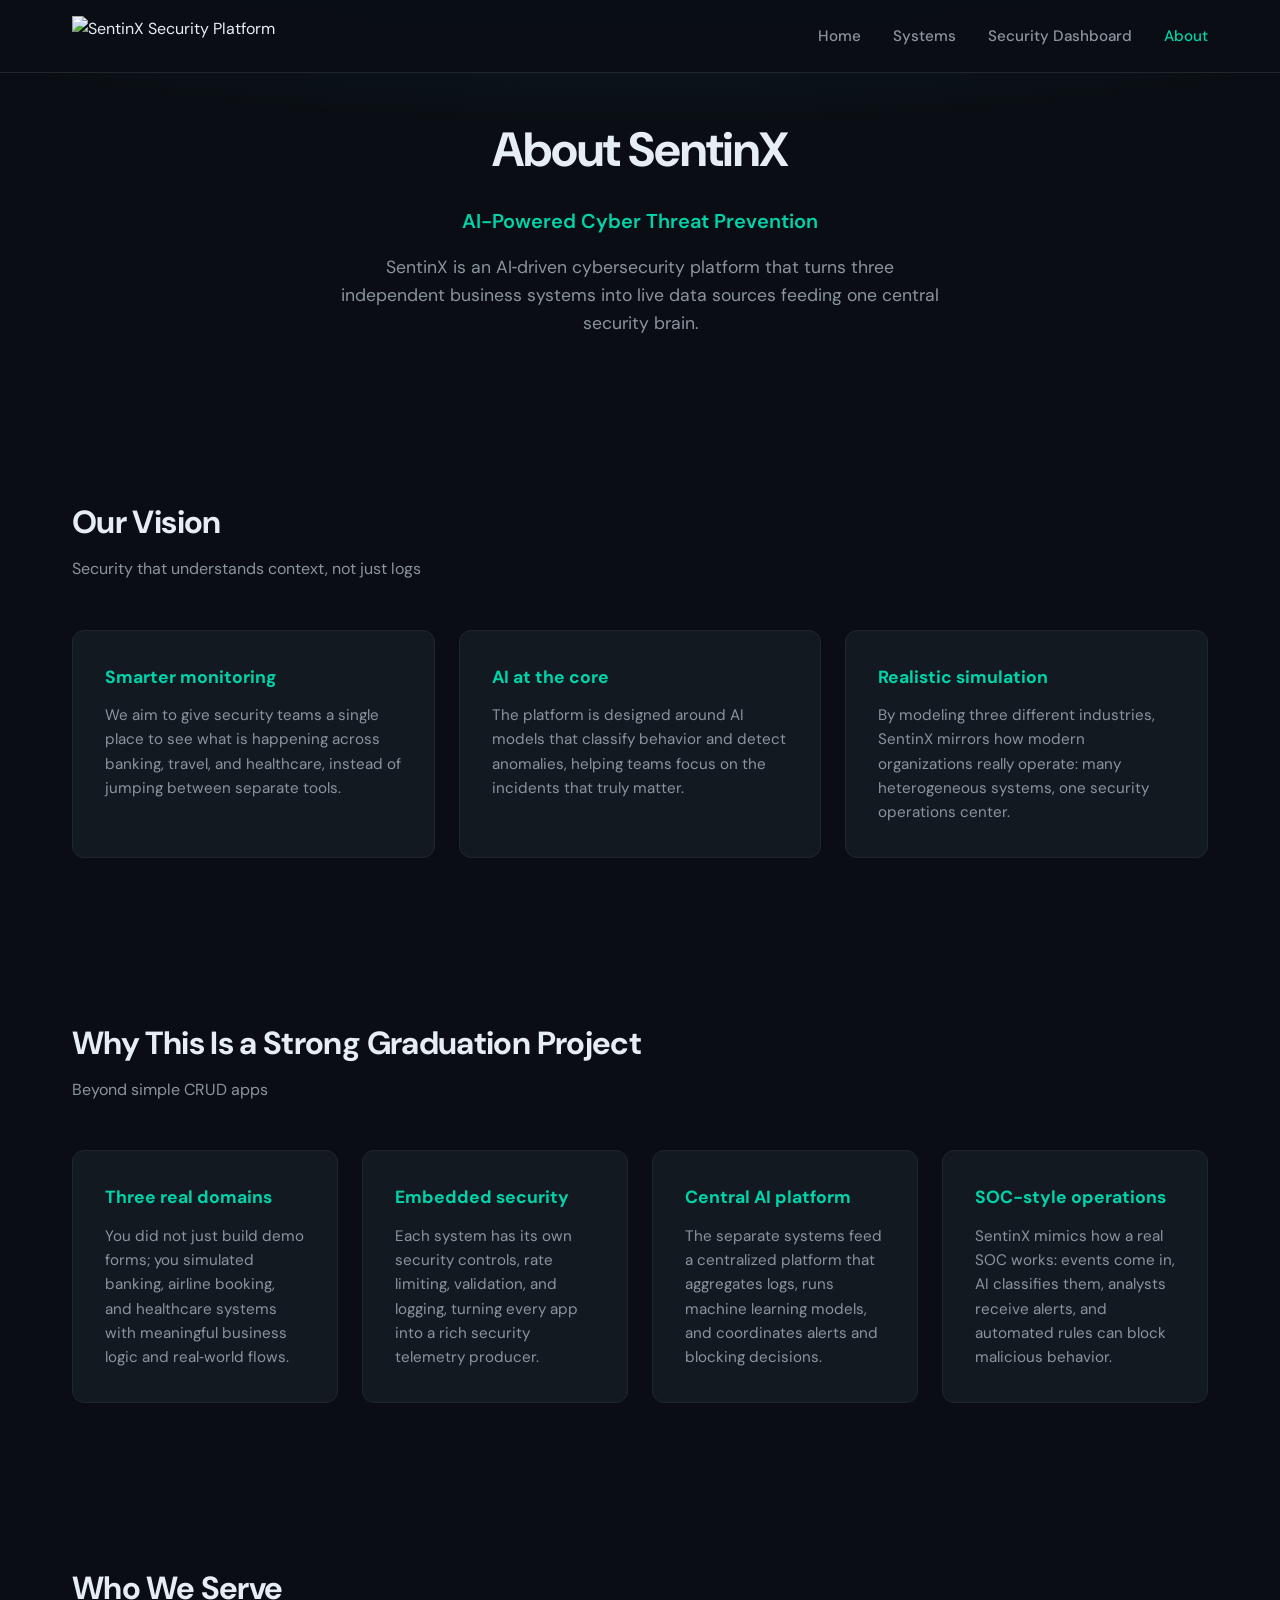
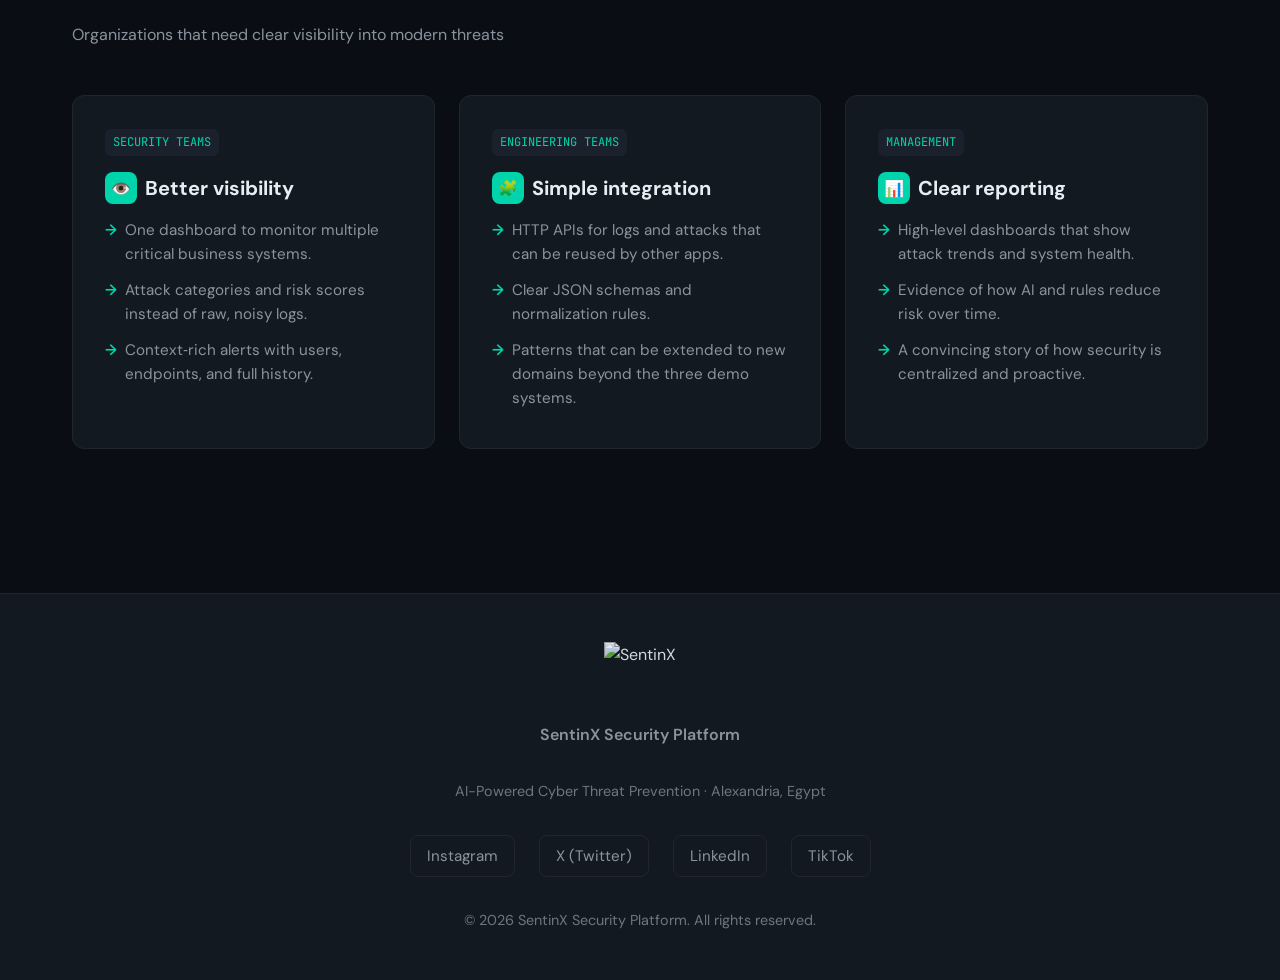
==== about.html @ a7e76e39 "Add files via upload" ====
<!DOCTYPE html>
<html lang="en">
<head>
    <meta charset="UTF-8">
    <meta name="viewport" content="width=device-width, initial-scale=1.0">
    <meta name="description" content="About SentinX Security Platform - AI-powered cyber threat prevention across multiple domains.">
    <title>About | SentinX Security Platform</title>
    <link rel="preconnect" href="https://fonts.googleapis.com">
    <link rel="preconnect" href="https://fonts.gstatic.com" crossorigin>
    <link href="https://fonts.googleapis.com/css2?family=DM+Sans:ital,opsz,wght@0,9..40,300;0,9..40,400;0,9..40,500;0,9..40,600;0,9..40,700&family=JetBrains+Mono:wght@400;500&display=swap" rel="stylesheet">
    <link rel="stylesheet" href="styles.css">
</head>
<body>
    <header>
        <nav>
            <a href="index.html" class="logo-link">
                <img src="logo/white_logo.png" alt="SentinX Security Platform" class="logo-img">
            </a>
            <ul class="nav-links">
                <li><a href="index.html">Home</a></li>
                <li><a href="systems.html">Systems</a></li>
                <li><a href="dashboard.html">Security Dashboard</a></li>
                <li><a href="about.html" class="active">About</a></li>
            </ul>
        </nav>
    </header>

    <main>
        <section class="hero hero--subpage">
            <h1>About SentinX</h1>
            <p class="tagline">AI-Powered Cyber Threat Prevention</p>
            <p>SentinX is an AI‑driven cybersecurity platform that turns three independent business systems into live data sources feeding one central security brain.</p>
        </section>

        <section>
            <h2 class="section-title">Our Vision</h2>
            <p class="section-subtitle">Security that understands context, not just logs</p>

            <div class="why-grid">
                <div class="why-card">
                    <h3>Smarter monitoring</h3>
                    <p>We aim to give security teams a single place to see what is happening across banking, travel, and healthcare, instead of jumping between separate tools.</p>
                </div>
                <div class="why-card">
                    <h3>AI at the core</h3>
                    <p>The platform is designed around AI models that classify behavior and detect anomalies, helping teams focus on the incidents that truly matter.</p>
                </div>
                <div class="why-card">
                    <h3>Realistic simulation</h3>
                    <p>By modeling three different industries, SentinX mirrors how modern organizations really operate: many heterogeneous systems, one security operations center.</p>
                </div>
            </div>
        </section>

        <section>
            <h2 class="section-title">Why This Is a Strong Graduation Project</h2>
            <p class="section-subtitle">Beyond simple CRUD apps</p>

            <div class="why-grid">
                <div class="why-card">
                    <h3>Three real domains</h3>
                    <p>You did not just build demo forms; you simulated banking, airline booking, and healthcare systems with meaningful business logic and real‑world flows.</p>
                </div>
                <div class="why-card">
                    <h3>Embedded security</h3>
                    <p>Each system has its own security controls, rate limiting, validation, and logging, turning every app into a rich security telemetry producer.</p>
                </div>
                <div class="why-card">
                    <h3>Central AI platform</h3>
                    <p>The separate systems feed a centralized platform that aggregates logs, runs machine learning models, and coordinates alerts and blocking decisions.</p>
                </div>
                <div class="why-card">
                    <h3>SOC-style operations</h3>
                    <p>SentinX mimics how a real SOC works: events come in, AI classifies them, analysts receive alerts, and automated rules can block malicious behavior.</p>
                </div>
            </div>
        </section>

        <section>
            <h2 class="section-title">Who We Serve</h2>
            <p class="section-subtitle">Organizations that need clear visibility into modern threats</p>

            <div class="systems-grid">
                <div class="system-card">
                    <span class="badge">SECURITY TEAMS</span>
                    <h3><span class="icon">👁️</span> Better visibility</h3>
                    <ul>
                        <li>One dashboard to monitor multiple critical business systems.</li>
                        <li>Attack categories and risk scores instead of raw, noisy logs.</li>
                        <li>Context‑rich alerts with users, endpoints, and full history.</li>
                    </ul>
                </div>
                <div class="system-card">
                    <span class="badge">ENGINEERING TEAMS</span>
                    <h3><span class="icon">🧩</span> Simple integration</h3>
                    <ul>
                        <li>HTTP APIs for logs and attacks that can be reused by other apps.</li>
                        <li>Clear JSON schemas and normalization rules.</li>
                        <li>Patterns that can be extended to new domains beyond the three demo systems.</li>
                    </ul>
                </div>
                <div class="system-card">
                    <span class="badge">MANAGEMENT</span>
                    <h3><span class="icon">📊</span> Clear reporting</h3>
                    <ul>
                        <li>High‑level dashboards that show attack trends and system health.</li>
                        <li>Evidence of how AI and rules reduce risk over time.</li>
                        <li>A convincing story of how security is centralized and proactive.</li>
                    </ul>
                </div>
            </div>
        </section>
    </main>

    <footer>
        <div class="footer-content">
            <img src="logo/white_logo.png" alt="SentinX" class="footer-logo">
            <p style="color: var(--text-secondary); font-weight: 600;">SentinX Security Platform</p>
            <p style="color: var(--text-muted); font-size: 0.9rem;">AI-Powered Cyber Threat Prevention · Alexandria, Egypt</p>

            <div class="social-links">
                <a href="https://www.instagram.com/sentinx_?igsh=MWtjYTh2NGR0Nnk4Mg==" target="_blank" rel="noopener noreferrer">Instagram</a>
                <a href="https://x.com/sentin_x" target="_blank" rel="noopener noreferrer">X (Twitter)</a>
                <a href="https://www.linkedin.com/company/sentinx-security-platform/" target="_blank" rel="noopener noreferrer">LinkedIn</a>
                <a href="https://www.tiktok.com/@sentinx_?_r=1&_t=ZS-94VnYDdmFZE" target="_blank" rel="noopener noreferrer">TikTok</a>
            </div>

            <p class="footer-copy">© 2026 SentinX Security Platform. All rights reserved.</p>
        </div>
    </footer>
</body>
</html>
---- styles.css ----
:root {
    --bg-dark: #0a0e14;
    --bg-card: #131920;
    --bg-elevated: #1a212c;
    --accent: #00d4aa;
    --accent-dim: #00a88a;
    --text-primary: #e6edf3;
    --text-secondary: #8b949e;
    --text-muted: #6e7681;
    --border: #21262d;
    --danger: #f85149;
    --warning: #d29922;
}

* {
    margin: 0;
    padding: 0;
    box-sizing: border-box;
}

html {
    scroll-behavior: smooth;
}

body {
    font-family: 'DM Sans', -apple-system, BlinkMacSystemFont, sans-serif;
    background: var(--bg-dark);
    color: var(--text-primary);
    line-height: 1.6;
    overflow-x: hidden;
}

/* Header & Nav */
header {
    position: fixed;
    top: 0;
    left: 0;
    right: 0;
    z-index: 100;
    background: rgba(10, 14, 20, 0.9);
    backdrop-filter: blur(12px);
    border-bottom: 1px solid var(--border);
}

nav {
    max-width: 1200px;
    margin: 0 auto;
    padding: 1rem 2rem;
    display: flex;
    align-items: center;
    justify-content: space-between;
}

.logo-link {
    display: flex;
    align-items: center;
    text-decoration: none;
    color: inherit;
}

.logo-img {
    height: 40px;
    width: auto;
}

.nav-links {
    display: flex;
    gap: 2rem;
    list-style: none;
}

.nav-links a {
    color: var(--text-secondary);
    text-decoration: none;
    font-weight: 500;
    font-size: 0.95rem;
    transition: color 0.2s;
}

.nav-links a:hover {
    color: var(--accent);
}

.nav-links a.active {
    color: var(--accent);
}

/* Hero */
.hero {
    min-height: 100vh;
    display: flex;
    flex-direction: column;
    align-items: center;
    justify-content: center;
    text-align: center;
    padding: 6rem 2rem 4rem;
    background: radial-gradient(ellipse 80% 50% at 50% -20%, rgba(0, 212, 170, 0.12), transparent);
}

.hero--subpage {
    min-height: auto;
    padding: 7rem 2rem 3rem;
}

.hero .logo-img {
    height: 80px;
    margin-bottom: 1.5rem;
}

.hero h1 {
    font-size: clamp(2rem, 5vw, 3rem);
    font-weight: 700;
    margin-bottom: 1rem;
    letter-spacing: -0.02em;
}

.hero .tagline {
    font-size: 1.25rem;
    color: var(--accent);
    font-weight: 600;
    margin-bottom: 1rem;
}

.hero p {
    max-width: 600px;
    color: var(--text-secondary);
    font-size: 1.1rem;
    margin-bottom: 2rem;
}

.hero-actions {
    display: flex;
    gap: 1rem;
    flex-wrap: wrap;
    justify-content: center;
}

.btn {
    display: inline-flex;
    align-items: center;
    justify-content: center;
    padding: 0.7rem 1.4rem;
    border-radius: 999px;
    font-size: 0.95rem;
    font-weight: 600;
    border: 1px solid transparent;
    text-decoration: none;
    cursor: pointer;
    transition: background 0.2s, color 0.2s, border-color 0.2s, transform 0.1s;
}

.btn-primary {
    background: var(--accent);
    color: #02040a;
}

.btn-primary:hover {
    background: var(--accent-dim);
    transform: translateY(-1px);
}

.btn-outline {
    background: transparent;
    color: var(--text-primary);
    border-color: var(--border);
}

.btn-outline:hover {
    border-color: var(--accent);
    color: var(--accent);
    transform: translateY(-1px);
}

/* Sections */
section {
    max-width: 1200px;
    margin: 0 auto;
    padding: 5rem 2rem;
}

.section-title {
    font-size: 2rem;
    font-weight: 700;
    margin-bottom: 0.5rem;
    letter-spacing: -0.02em;
}

.section-subtitle {
    color: var(--text-secondary);
    margin-bottom: 3rem;
}

/* Big Picture */
.big-picture {
    background: var(--bg-card);
    border-radius: 16px;
    padding: 3rem;
    margin-bottom: 3rem;
    border: 1px solid var(--border);
}

.big-picture h2 {
    font-size: 1.5rem;
    margin-bottom: 1rem;
    color: var(--accent);
}

.big-picture blockquote {
    font-size: 1.15rem;
    color: var(--text-secondary);
    border-left: 4px solid var(--accent);
    padding-left: 1.5rem;
    margin: 1rem 0;
    font-style: italic;
}

/* System Cards */
.systems-grid {
    display: grid;
    grid-template-columns: repeat(auto-fit, minmax(280px, 1fr));
    gap: 1.5rem;
}

.system-card {
    background: var(--bg-card);
    border: 1px solid var(--border);
    border-radius: 12px;
    padding: 2rem;
    transition: border-color 0.2s, transform 0.2s;
}

.system-card:hover {
    border-color: var(--accent);
    transform: translateY(-2px);
}

.system-card h3 {
    font-size: 1.25rem;
    margin-bottom: 0.5rem;
    display: flex;
    align-items: center;
    gap: 0.5rem;
}

.system-card .icon {
    width: 32px;
    height: 32px;
    background: var(--accent);
    border-radius: 8px;
    display: flex;
    align-items: center;
    justify-content: center;
    font-size: 1rem;
}

.system-card .badge {
    display: inline-block;
    font-size: 0.75rem;
    padding: 0.25rem 0.5rem;
    background: var(--bg-elevated);
    border-radius: 6px;
    color: var(--accent);
    margin-bottom: 1rem;
    font-family: 'JetBrains Mono', monospace;
}

.system-card ul {
    list-style: none;
    color: var(--text-secondary);
    font-size: 0.95rem;
}

.system-card li {
    padding: 0.35rem 0;
    padding-left: 1.25rem;
    position: relative;
}

.system-card li::before {
    content: "→";
    position: absolute;
    left: 0;
    color: var(--accent);
    font-weight: 600;
}

/* Dashboard Section */
.dashboard-section {
    background: linear-gradient(180deg, var(--bg-dark) 0%, var(--bg-card) 100%);
    border-radius: 16px;
    padding: 3rem;
    border: 1px solid var(--border);
}

.dashboard-section h2 {
    font-size: 1.75rem;
    margin-bottom: 1.5rem;
    color: var(--accent);
}

.dashboard-features {
    display: grid;
    grid-template-columns: repeat(auto-fit, minmax(240px, 1fr));
    gap: 1.5rem;
    margin-top: 2rem;
}

.dashboard-feature {
    background: var(--bg-elevated);
    padding: 1.5rem;
    border-radius: 10px;
    border: 1px solid var(--border);
}

.dashboard-feature h4 {
    font-size: 1rem;
    margin-bottom: 0.5rem;
    color: var(--text-primary);
}

.dashboard-feature p {
    font-size: 0.9rem;
    color: var(--text-secondary);
}

/* Why Section */
.why-grid {
    display: grid;
    grid-template-columns: repeat(auto-fit, minmax(260px, 1fr));
    gap: 1.5rem;
}

.why-card {
    background: var(--bg-card);
    border: 1px solid var(--border);
    border-radius: 12px;
    padding: 2rem;
}

.why-card h3 {
    font-size: 1.1rem;
    margin-bottom: 0.75rem;
    color: var(--accent);
}

.why-card p {
    color: var(--text-secondary);
    font-size: 0.95rem;
}

/* Footer */
footer {
    background: var(--bg-card);
    border-top: 1px solid var(--border);
    padding: 3rem 2rem;
    margin-top: 4rem;
}

.footer-content {
    max-width: 1200px;
    margin: 0 auto;
    display: flex;
    flex-direction: column;
    align-items: center;
    gap: 2rem;
    text-align: center;
}

.footer-logo {
    height: 48px;
    opacity: 0.9;
}

.social-links {
    display: flex;
    gap: 1.5rem;
    flex-wrap: wrap;
    justify-content: center;
}

.social-links a {
    display: flex;
    align-items: center;
    gap: 0.5rem;
    color: var(--text-secondary);
    text-decoration: none;
    font-size: 0.95rem;
    padding: 0.5rem 1rem;
    border-radius: 8px;
    border: 1px solid var(--border);
    transition: all 0.2s;
}

.social-links a:hover {
    color: var(--accent);
    border-color: var(--accent);
    background: rgba(0, 212, 170, 0.08);
}

.social-links .icon {
    width: 20px;
    height: 20px;
    display: flex;
    align-items: center;
    justify-content: center;
}

.footer-copy {
    color: var(--text-muted);
    font-size: 0.9rem;
}

@media (max-width: 768px) {
    .nav-links {
        display: none;
    }

    .hero {
        padding: 5rem 1.5rem 3rem;
    }

    section {
        padding: 3rem 1.5rem;
    }

    .big-picture,
    .dashboard-section {
        padding: 2rem;
    }
}
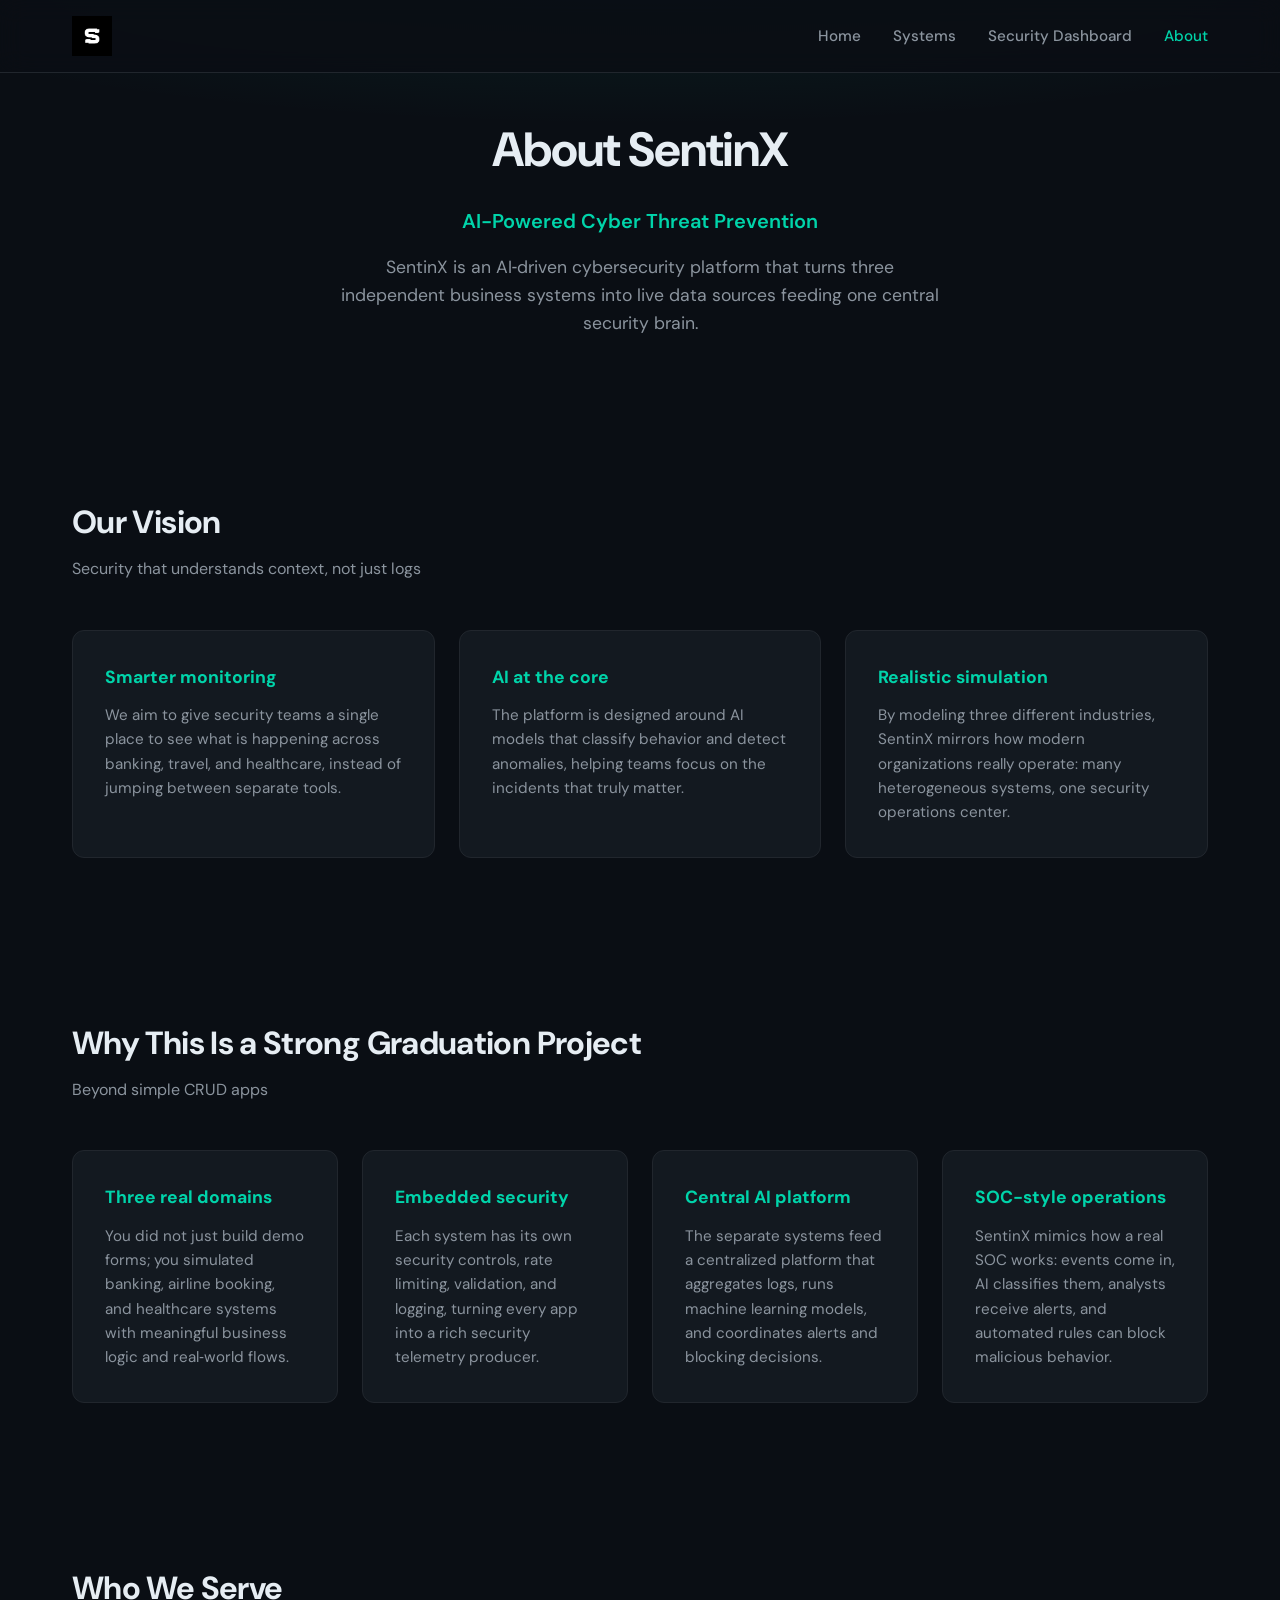
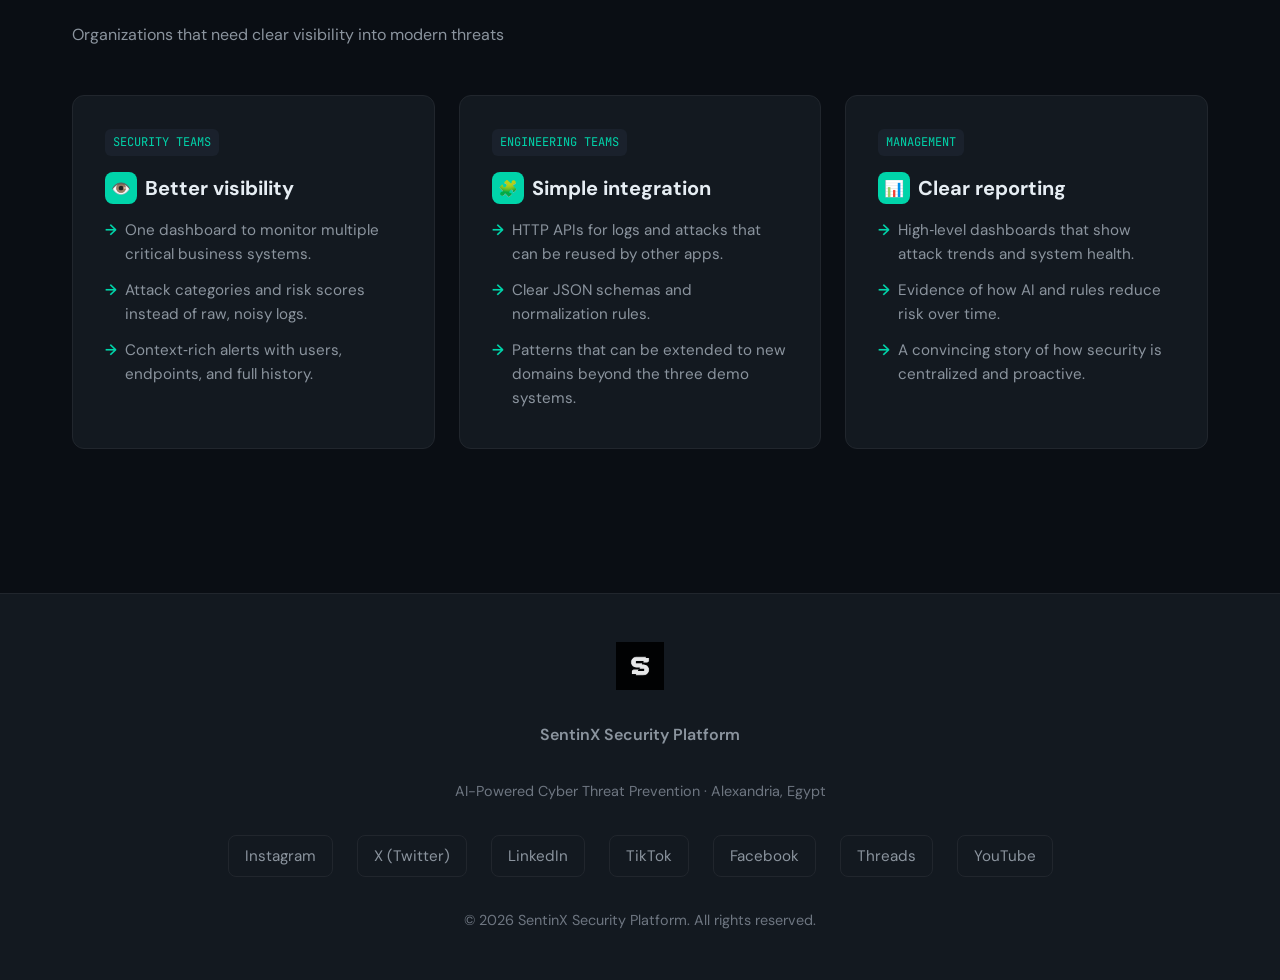
==== commit 4dfae1d7: "Add files via upload" ====
--- a/about.html
+++ b/about.html
@@ -123,6 +123,9 @@
                 <a href="https://x.com/sentin_x" target="_blank" rel="noopener noreferrer">X (Twitter)</a>
                 <a href="https://www.linkedin.com/company/sentinx-security-platform/" target="_blank" rel="noopener noreferrer">LinkedIn</a>
                 <a href="https://www.tiktok.com/@sentinx_?_r=1&_t=ZS-94VnYDdmFZE" target="_blank" rel="noopener noreferrer">TikTok</a>
+                <a href="https://www.facebook.com/share/1HbMeu9Ujn/" target="_blank" rel="noopener noreferrer">Facebook</a>
+                <a href="https://www.threads.com/@sentinx_" target="_blank" rel="noopener noreferrer">Threads</a>
+                <a href="https://youtube.com/@sentinxsecurityplatform?si=x7_LFe5lkn8Zfjtu" target="_blank" rel="noopener noreferrer">YouTube</a>
             </div>
 
             <p class="footer-copy">© 2026 SentinX Security Platform. All rights reserved.</p>
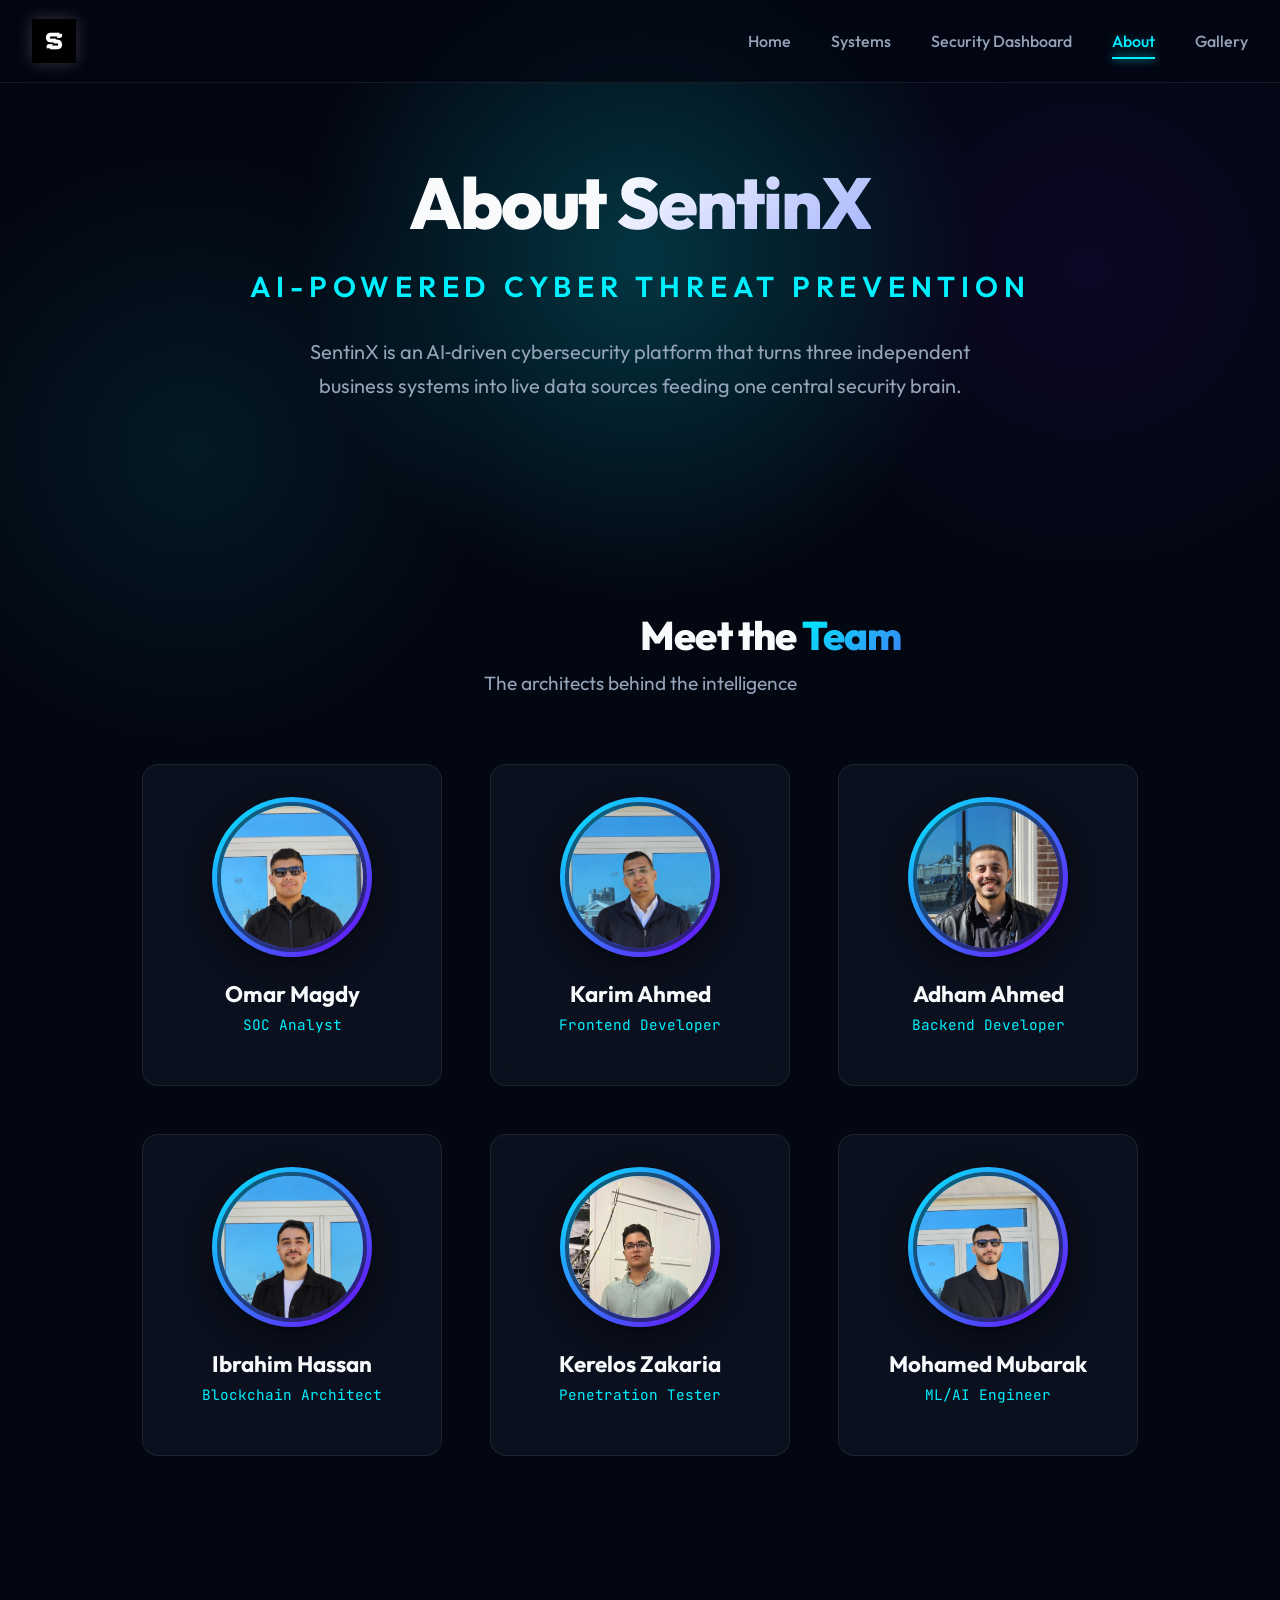
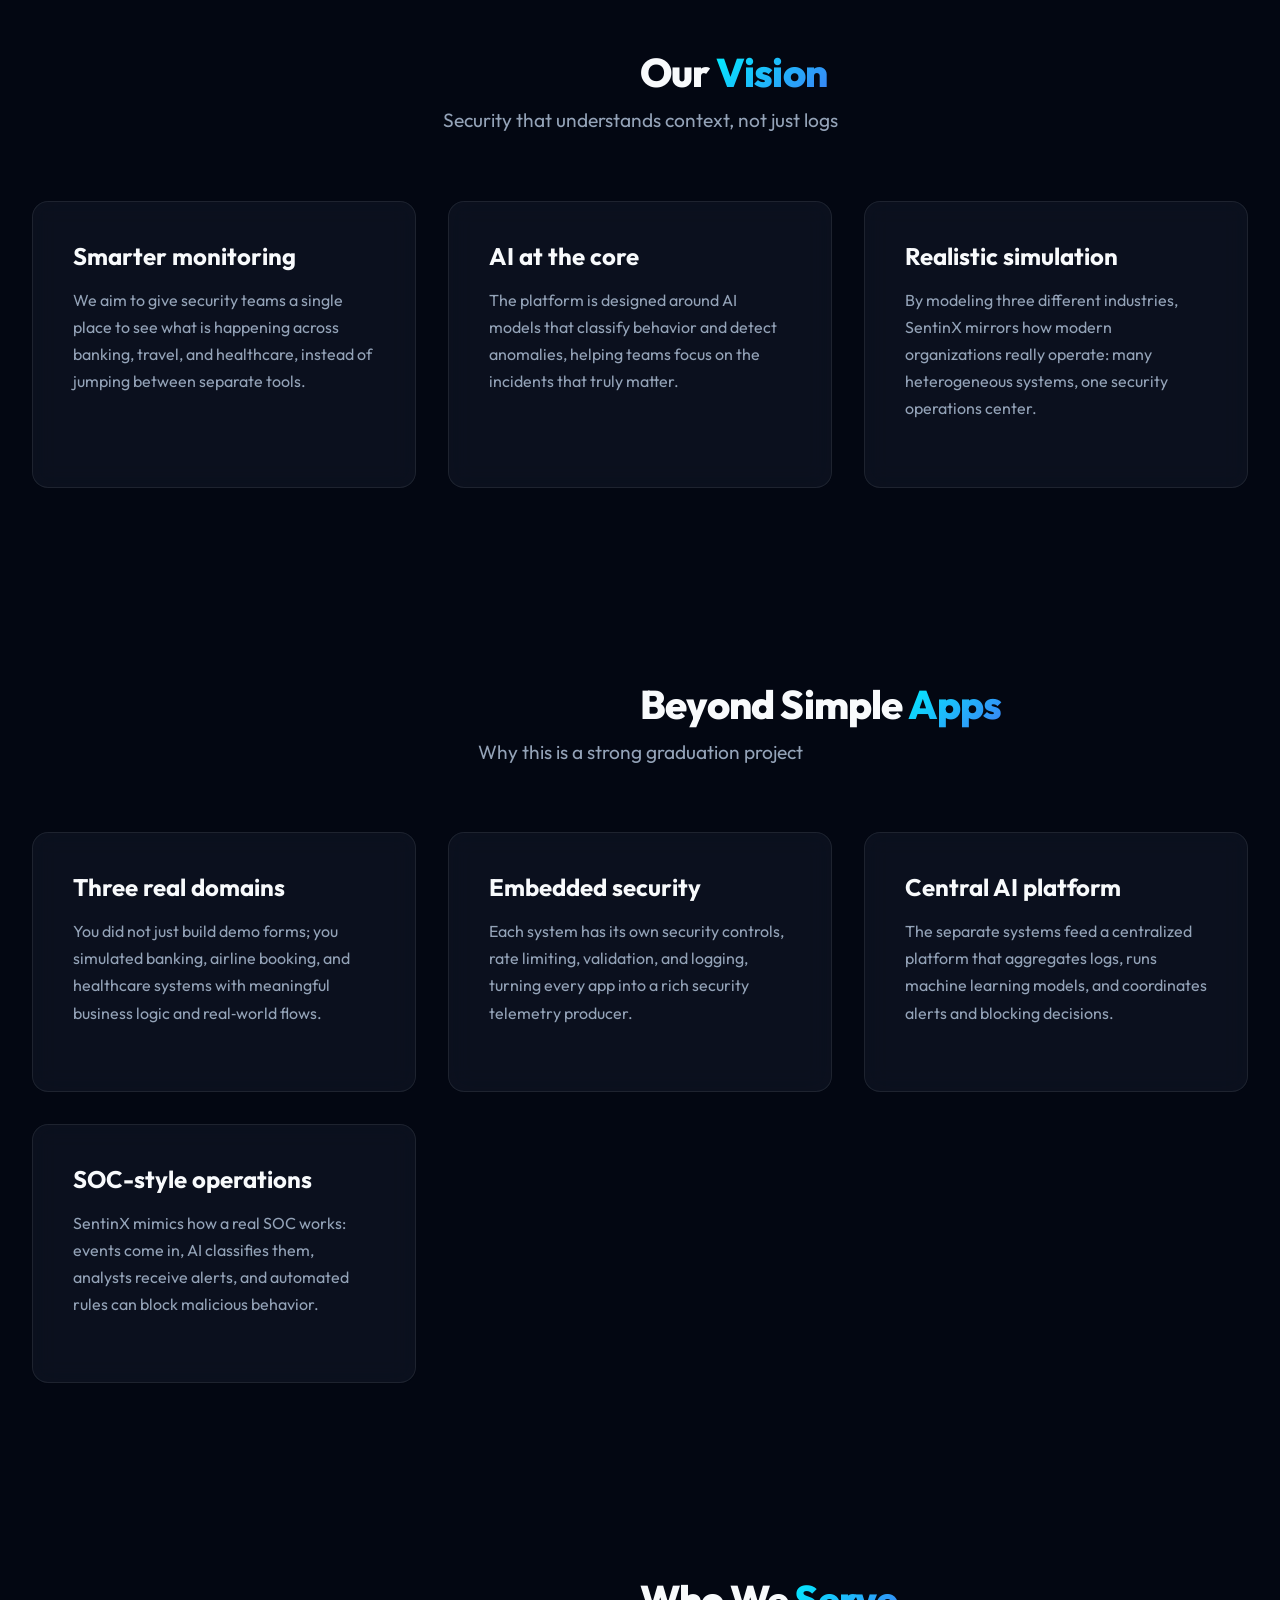
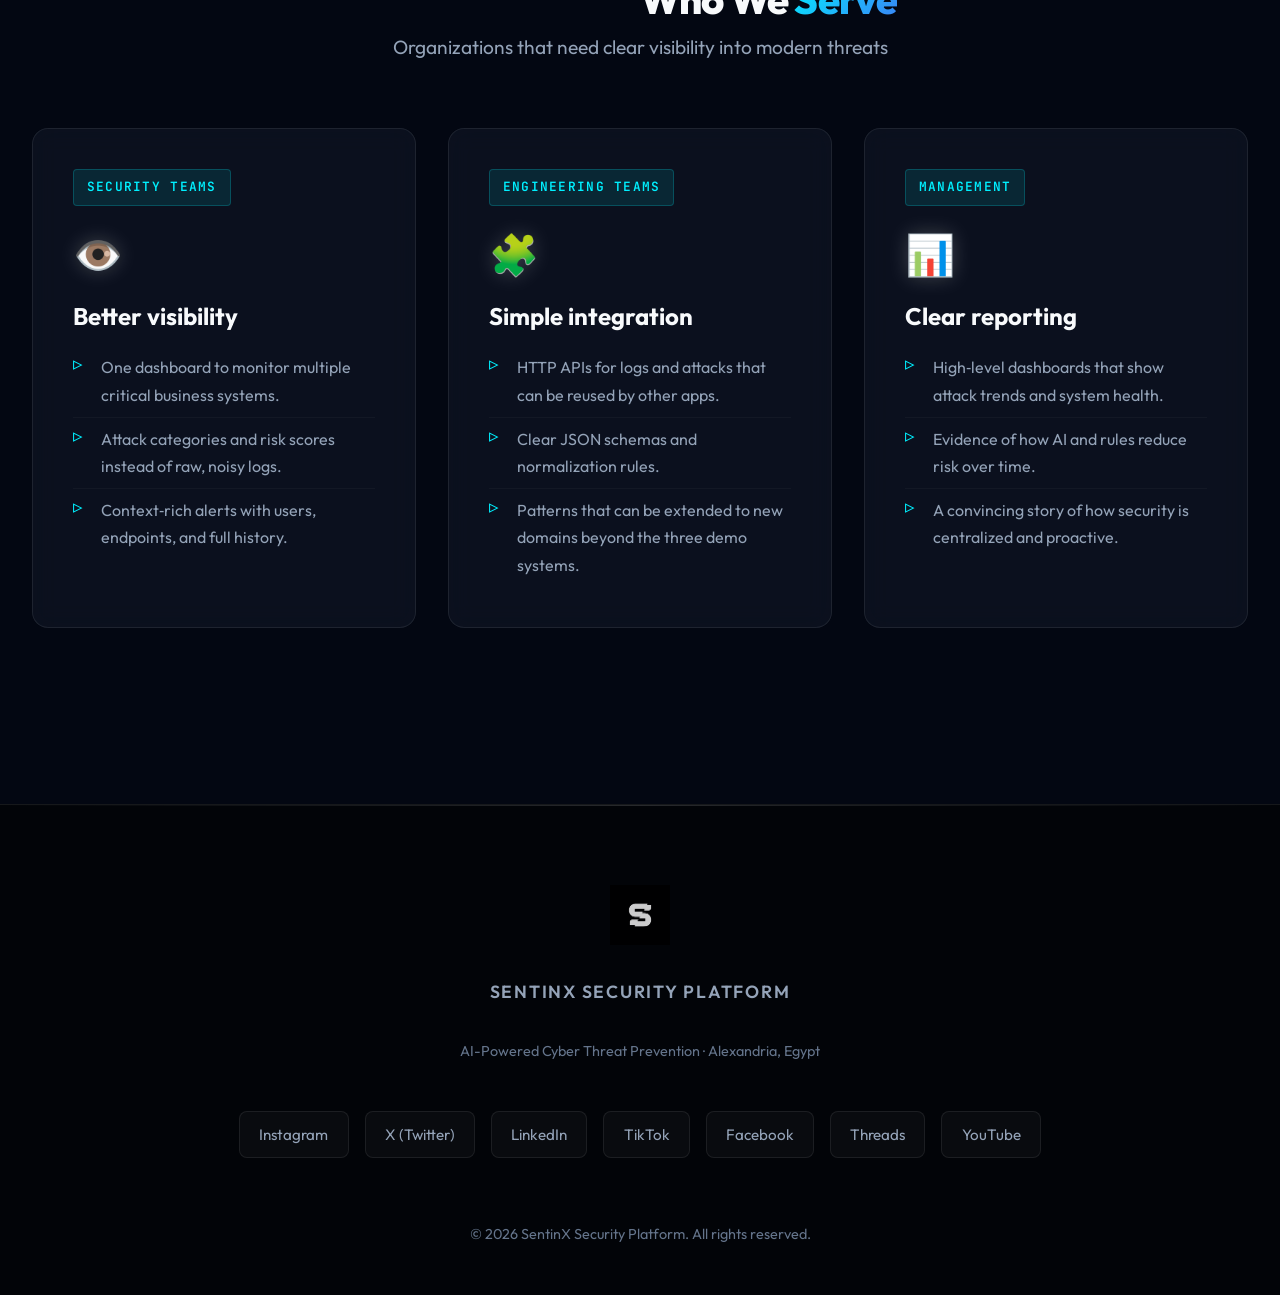
==== commit eaa27c37: "Add files via upload" ====
--- a/about.html
+++ b/about.html
@@ -1,136 +1,205 @@
-<!DOCTYPE html>
-<html lang="en">
-<head>
-    <meta charset="UTF-8">
-    <meta name="viewport" content="width=device-width, initial-scale=1.0">
-    <meta name="description" content="About SentinX Security Platform - AI-powered cyber threat prevention across multiple domains.">
-    <title>About | SentinX Security Platform</title>
-    <link rel="preconnect" href="https://fonts.googleapis.com">
-    <link rel="preconnect" href="https://fonts.gstatic.com" crossorigin>
-    <link href="https://fonts.googleapis.com/css2?family=DM+Sans:ital,opsz,wght@0,9..40,300;0,9..40,400;0,9..40,500;0,9..40,600;0,9..40,700&family=JetBrains+Mono:wght@400;500&display=swap" rel="stylesheet">
-    <link rel="stylesheet" href="styles.css">
-</head>
-<body>
-    <header>
-        <nav>
-            <a href="index.html" class="logo-link">
-                <img src="logo/white_logo.png" alt="SentinX Security Platform" class="logo-img">
-            </a>
-            <ul class="nav-links">
-                <li><a href="index.html">Home</a></li>
-                <li><a href="systems.html">Systems</a></li>
-                <li><a href="dashboard.html">Security Dashboard</a></li>
-                <li><a href="about.html" class="active">About</a></li>
-            </ul>
-        </nav>
-    </header>
-
-    <main>
-        <section class="hero hero--subpage">
-            <h1>About SentinX</h1>
-            <p class="tagline">AI-Powered Cyber Threat Prevention</p>
-            <p>SentinX is an AI‑driven cybersecurity platform that turns three independent business systems into live data sources feeding one central security brain.</p>
-        </section>
-
-        <section>
-            <h2 class="section-title">Our Vision</h2>
-            <p class="section-subtitle">Security that understands context, not just logs</p>
-
-            <div class="why-grid">
-                <div class="why-card">
-                    <h3>Smarter monitoring</h3>
-                    <p>We aim to give security teams a single place to see what is happening across banking, travel, and healthcare, instead of jumping between separate tools.</p>
-                </div>
-                <div class="why-card">
-                    <h3>AI at the core</h3>
-                    <p>The platform is designed around AI models that classify behavior and detect anomalies, helping teams focus on the incidents that truly matter.</p>
-                </div>
-                <div class="why-card">
-                    <h3>Realistic simulation</h3>
-                    <p>By modeling three different industries, SentinX mirrors how modern organizations really operate: many heterogeneous systems, one security operations center.</p>
-                </div>
-            </div>
-        </section>
-
-        <section>
-            <h2 class="section-title">Why This Is a Strong Graduation Project</h2>
-            <p class="section-subtitle">Beyond simple CRUD apps</p>
-
-            <div class="why-grid">
-                <div class="why-card">
-                    <h3>Three real domains</h3>
-                    <p>You did not just build demo forms; you simulated banking, airline booking, and healthcare systems with meaningful business logic and real‑world flows.</p>
-                </div>
-                <div class="why-card">
-                    <h3>Embedded security</h3>
-                    <p>Each system has its own security controls, rate limiting, validation, and logging, turning every app into a rich security telemetry producer.</p>
-                </div>
-                <div class="why-card">
-                    <h3>Central AI platform</h3>
-                    <p>The separate systems feed a centralized platform that aggregates logs, runs machine learning models, and coordinates alerts and blocking decisions.</p>
-                </div>
-                <div class="why-card">
-                    <h3>SOC-style operations</h3>
-                    <p>SentinX mimics how a real SOC works: events come in, AI classifies them, analysts receive alerts, and automated rules can block malicious behavior.</p>
-                </div>
-            </div>
-        </section>
-
-        <section>
-            <h2 class="section-title">Who We Serve</h2>
-            <p class="section-subtitle">Organizations that need clear visibility into modern threats</p>
-
-            <div class="systems-grid">
-                <div class="system-card">
-                    <span class="badge">SECURITY TEAMS</span>
-                    <h3><span class="icon">👁️</span> Better visibility</h3>
-                    <ul>
-                        <li>One dashboard to monitor multiple critical business systems.</li>
-                        <li>Attack categories and risk scores instead of raw, noisy logs.</li>
-                        <li>Context‑rich alerts with users, endpoints, and full history.</li>
-                    </ul>
-                </div>
-                <div class="system-card">
-                    <span class="badge">ENGINEERING TEAMS</span>
-                    <h3><span class="icon">🧩</span> Simple integration</h3>
-                    <ul>
-                        <li>HTTP APIs for logs and attacks that can be reused by other apps.</li>
-                        <li>Clear JSON schemas and normalization rules.</li>
-                        <li>Patterns that can be extended to new domains beyond the three demo systems.</li>
-                    </ul>
-                </div>
-                <div class="system-card">
-                    <span class="badge">MANAGEMENT</span>
-                    <h3><span class="icon">📊</span> Clear reporting</h3>
-                    <ul>
-                        <li>High‑level dashboards that show attack trends and system health.</li>
-                        <li>Evidence of how AI and rules reduce risk over time.</li>
-                        <li>A convincing story of how security is centralized and proactive.</li>
-                    </ul>
-                </div>
-            </div>
-        </section>
-    </main>
-
-    <footer>
-        <div class="footer-content">
-            <img src="logo/white_logo.png" alt="SentinX" class="footer-logo">
-            <p style="color: var(--text-secondary); font-weight: 600;">SentinX Security Platform</p>
-            <p style="color: var(--text-muted); font-size: 0.9rem;">AI-Powered Cyber Threat Prevention · Alexandria, Egypt</p>
-
-            <div class="social-links">
-                <a href="https://www.instagram.com/sentinx_?igsh=MWtjYTh2NGR0Nnk4Mg==" target="_blank" rel="noopener noreferrer">Instagram</a>
-                <a href="https://x.com/sentin_x" target="_blank" rel="noopener noreferrer">X (Twitter)</a>
-                <a href="https://www.linkedin.com/company/sentinx-security-platform/" target="_blank" rel="noopener noreferrer">LinkedIn</a>
-                <a href="https://www.tiktok.com/@sentinx_?_r=1&_t=ZS-94VnYDdmFZE" target="_blank" rel="noopener noreferrer">TikTok</a>
-                <a href="https://www.facebook.com/share/1HbMeu9Ujn/" target="_blank" rel="noopener noreferrer">Facebook</a>
-                <a href="https://www.threads.com/@sentinx_" target="_blank" rel="noopener noreferrer">Threads</a>
-                <a href="https://youtube.com/@sentinxsecurityplatform?si=x7_LFe5lkn8Zfjtu" target="_blank" rel="noopener noreferrer">YouTube</a>
-            </div>
-
-            <p class="footer-copy">© 2026 SentinX Security Platform. All rights reserved.</p>
-        </div>
-    </footer>
-</body>
-</html>
-
+<!DOCTYPE html>
+<html lang="en">
+<head>
+    <meta charset="UTF-8">
+    <meta name="viewport" content="width=device-width, initial-scale=1.0">
+    <meta name="description" content="About SentinX Security Platform - AI-powered cyber threat prevention across multiple domains.">
+    <title>About | SentinX Security Platform</title>
+    <link rel="stylesheet" href="styles.css">
+</head>
+<body>
+    <header>
+        <nav>
+            <a href="index.html" class="logo-link">
+                <img src="logo/white_logo.png" alt="SentinX Security Platform" class="logo-img">
+            </a>
+            <ul class="nav-links">
+                <li><a href="index.html">Home</a></li>
+                <li><a href="systems.html">Systems</a></li>
+                <li><a href="dashboard.html">Security Dashboard</a></li>
+                <li><a href="about.html" class="active">About</a></li>
+                <li><a href="gallery.html">Gallery</a></li>
+            </ul>
+        </nav>
+    </header>
+
+    <main>
+        <section class="hero hero--subpage">
+            <h1>About <span class="text-gradient">SentinX</span></h1>
+            <p class="tagline">AI-Powered Cyber Threat Prevention</p>
+            <p>SentinX is an AI‑driven cybersecurity platform that turns three independent business systems into live data sources feeding one central security brain.</p>
+        </section>
+
+        <!-- TEAM SECTION -->
+        <section id="team">
+            <h2 class="section-title">Meet the <span class="text-gradient-accent">Team</span></h2>
+            <p class="section-subtitle">The architects behind the intelligence</p>
+
+            <div class="team-grid">
+                <div class="card team-member">
+                    <div class="team-avatar-wrapper">
+                        <img src="team_photos/omar.jpeg" alt="Omar Magdy" class="team-avatar">
+                    </div>
+                    <h3>Omar Magdy</h3>
+                    <span class="team-role">SOC Analyst</span>
+                </div>
+                <div class="card team-member">
+                    <div class="team-avatar-wrapper">
+                        <img src="team_photos/karim.jpeg" alt="Karim Ahmed" class="team-avatar">
+                    </div>
+                    <h3>Karim Ahmed</h3>
+                    <span class="team-role">Frontend Developer</span>
+                </div>
+                <div class="card team-member">
+                    <div class="team-avatar-wrapper">
+                        <img src="team_photos/adham.jpeg" alt="Adham Ahmed" class="team-avatar">
+                    </div>
+                    <h3>Adham Ahmed</h3>
+                    <span class="team-role">Backend Developer</span>
+                </div>
+                <div class="card team-member">
+                    <div class="team-avatar-wrapper">
+                        <img src="team_photos/ibrahim.jpeg" alt="Ibrahim Hassan" class="team-avatar">
+                    </div>
+                    <h3>Ibrahim Hassan</h3>
+                    <span class="team-role">Blockchain Architect</span>
+                </div>
+                <div class="card team-member">
+                    <div class="team-avatar-wrapper">
+                        <img src="team_photos/kerelos.jpeg" alt="Kerelos Zakaria" class="team-avatar">
+                    </div>
+                    <h3>Kerelos Zakaria</h3>
+                    <span class="team-role">Penetration Tester</span>
+                </div>
+                <div class="card team-member">
+                    <div class="team-avatar-wrapper">
+                        <img src="team_photos/mohamed.jpeg" alt="Mohamed Mubarak" class="team-avatar">
+                    </div>
+                    <h3>Mohamed Mubarak</h3>
+                    <span class="team-role">ML/AI Engineer</span>
+                </div>
+            </div>
+        </section>
+
+        <section>
+            <h2 class="section-title">Our <span class="text-gradient-accent">Vision</span></h2>
+            <p class="section-subtitle">Security that understands context, not just logs</p>
+
+            <div class="why-grid">
+                <div class="card why-card">
+                    <h3>Smarter monitoring</h3>
+                    <p>We aim to give security teams a single place to see what is happening across banking, travel, and healthcare, instead of jumping between separate tools.</p>
+                </div>
+                <div class="card why-card">
+                    <h3>AI at the core</h3>
+                    <p>The platform is designed around AI models that classify behavior and detect anomalies, helping teams focus on the incidents that truly matter.</p>
+                </div>
+                <div class="card why-card">
+                    <h3>Realistic simulation</h3>
+                    <p>By modeling three different industries, SentinX mirrors how modern organizations really operate: many heterogeneous systems, one security operations center.</p>
+                </div>
+            </div>
+        </section>
+
+        <section>
+            <h2 class="section-title">Beyond Simple <span class="text-gradient-accent">Apps</span></h2>
+            <p class="section-subtitle">Why this is a strong graduation project</p>
+
+            <div class="why-grid">
+                <div class="card why-card">
+                    <h3>Three real domains</h3>
+                    <p>You did not just build demo forms; you simulated banking, airline booking, and healthcare systems with meaningful business logic and real‑world flows.</p>
+                </div>
+                <div class="card why-card">
+                    <h3>Embedded security</h3>
+                    <p>Each system has its own security controls, rate limiting, validation, and logging, turning every app into a rich security telemetry producer.</p>
+                </div>
+                <div class="card why-card">
+                    <h3>Central AI platform</h3>
+                    <p>The separate systems feed a centralized platform that aggregates logs, runs machine learning models, and coordinates alerts and blocking decisions.</p>
+                </div>
+                <div class="card why-card">
+                    <h3>SOC-style operations</h3>
+                    <p>SentinX mimics how a real SOC works: events come in, AI classifies them, analysts receive alerts, and automated rules can block malicious behavior.</p>
+                </div>
+            </div>
+        </section>
+
+        <section>
+            <h2 class="section-title">Who We <span class="text-gradient-accent">Serve</span></h2>
+            <p class="section-subtitle">Organizations that need clear visibility into modern threats</p>
+
+            <div class="systems-grid">
+                <div class="card system-card">
+                    <span class="badge">SECURITY TEAMS</span>
+                    <h3><span class="icon">👁️</span> Better visibility</h3>
+                    <ul>
+                        <li>One dashboard to monitor multiple critical business systems.</li>
+                        <li>Attack categories and risk scores instead of raw, noisy logs.</li>
+                        <li>Context‑rich alerts with users, endpoints, and full history.</li>
+                    </ul>
+                </div>
+                <div class="card system-card">
+                    <span class="badge">ENGINEERING TEAMS</span>
+                    <h3><span class="icon">🧩</span> Simple integration</h3>
+                    <ul>
+                        <li>HTTP APIs for logs and attacks that can be reused by other apps.</li>
+                        <li>Clear JSON schemas and normalization rules.</li>
+                        <li>Patterns that can be extended to new domains beyond the three demo systems.</li>
+                    </ul>
+                </div>
+                <div class="card system-card">
+                    <span class="badge">MANAGEMENT</span>
+                    <h3><span class="icon">📊</span> Clear reporting</h3>
+                    <ul>
+                        <li>High‑level dashboards that show attack trends and system health.</li>
+                        <li>Evidence of how AI and rules reduce risk over time.</li>
+                        <li>A convincing story of how security is centralized and proactive.</li>
+                    </ul>
+                </div>
+            </div>
+        </section>
+    </main>
+
+    <footer>
+        <div class="footer-content">
+            <img src="logo/white_logo.png" alt="SentinX" class="footer-logo">
+            <p style="color: var(--text-secondary); font-weight: 600; font-size: 1.1rem; letter-spacing: 0.1em; text-transform: uppercase;">SentinX Security Platform</p>
+            <p style="color: var(--text-muted); font-size: 0.9rem;">AI-Powered Cyber Threat Prevention · Alexandria, Egypt</p>
+
+            <div class="social-links">
+                <a href="https://www.instagram.com/sentinx_?igsh=MWtjYTh2NGR0Nnk4Mg==" target="_blank" rel="noopener noreferrer">Instagram</a>
+                <a href="https://x.com/sentin_x" target="_blank" rel="noopener noreferrer">X (Twitter)</a>
+                <a href="https://www.linkedin.com/company/sentinx-security-platform/" target="_blank" rel="noopener noreferrer">LinkedIn</a>
+                <a href="https://www.tiktok.com/@sentinx_?_r=1&_t=ZS-94VnYDdmFZE" target="_blank" rel="noopener noreferrer">TikTok</a>
+                <a href="https://www.facebook.com/share/1HbMeu9Ujn/" target="_blank" rel="noopener noreferrer">Facebook</a>
+                <a href="https://www.threads.com/@sentinx_" target="_blank" rel="noopener noreferrer">Threads</a>
+                <a href="https://youtube.com/@sentinxsecurityplatform?si=x7_LFe5lkn8Zfjtu" target="_blank" rel="noopener noreferrer">YouTube</a>
+            </div>
+
+            <p class="footer-copy">© 2026 SentinX Security Platform. All rights reserved.</p>
+        </div>
+    </footer>
+    <script>
+        document.addEventListener("DOMContentLoaded", function () {
+            const elementsToReveal = document.querySelectorAll('.card, .dashboard-feature, .section-title, .section-subtitle, .glass-panel, .big-picture blockquote');
+            elementsToReveal.forEach(el => el.classList.add('reveal'));
+
+            const observer = new IntersectionObserver((entries) => {
+                let delay = 0;
+                entries.forEach((entry) => {
+                    if (entry.isIntersecting) {
+                        setTimeout(() => {
+                            entry.target.classList.add("active");
+                        }, delay);
+                        delay += 100; // Stagger effect
+                        observer.unobserve(entry.target);
+                    }
+                });
+            }, { threshold: 0.1, rootMargin: "0px 0px -50px 0px" });
+            
+            elementsToReveal.forEach(reveal => observer.observe(reveal));
+        });
+    </script>
+</body>
+</html>
--- a/styles.css
+++ b/styles.css
@@ -1,431 +1,687 @@
-:root {
-    --bg-dark: #0a0e14;
-    --bg-card: #131920;
-    --bg-elevated: #1a212c;
-    --accent: #00d4aa;
-    --accent-dim: #00a88a;
-    --text-primary: #e6edf3;
-    --text-secondary: #8b949e;
-    --text-muted: #6e7681;
-    --border: #21262d;
-    --danger: #f85149;
-    --warning: #d29922;
-}
-
-* {
-    margin: 0;
-    padding: 0;
-    box-sizing: border-box;
-}
-
-html {
-    scroll-behavior: smooth;
-}
-
-body {
-    font-family: 'DM Sans', -apple-system, BlinkMacSystemFont, sans-serif;
-    background: var(--bg-dark);
-    color: var(--text-primary);
-    line-height: 1.6;
-    overflow-x: hidden;
-}
-
-/* Header & Nav */
-header {
-    position: fixed;
-    top: 0;
-    left: 0;
-    right: 0;
-    z-index: 100;
-    background: rgba(10, 14, 20, 0.9);
-    backdrop-filter: blur(12px);
-    border-bottom: 1px solid var(--border);
-}
-
-nav {
-    max-width: 1200px;
-    margin: 0 auto;
-    padding: 1rem 2rem;
-    display: flex;
-    align-items: center;
-    justify-content: space-between;
-}
-
-.logo-link {
-    display: flex;
-    align-items: center;
-    text-decoration: none;
-    color: inherit;
-}
-
-.logo-img {
-    height: 40px;
-    width: auto;
-}
-
-.nav-links {
-    display: flex;
-    gap: 2rem;
-    list-style: none;
-}
-
-.nav-links a {
-    color: var(--text-secondary);
-    text-decoration: none;
-    font-weight: 500;
-    font-size: 0.95rem;
-    transition: color 0.2s;
-}
-
-.nav-links a:hover {
-    color: var(--accent);
-}
-
-.nav-links a.active {
-    color: var(--accent);
-}
-
-/* Hero */
-.hero {
-    min-height: 100vh;
-    display: flex;
-    flex-direction: column;
-    align-items: center;
-    justify-content: center;
-    text-align: center;
-    padding: 6rem 2rem 4rem;
-    background: radial-gradient(ellipse 80% 50% at 50% -20%, rgba(0, 212, 170, 0.12), transparent);
-}
-
-.hero--subpage {
-    min-height: auto;
-    padding: 7rem 2rem 3rem;
-}
-
-.hero .logo-img {
-    height: 80px;
-    margin-bottom: 1.5rem;
-}
-
-.hero h1 {
-    font-size: clamp(2rem, 5vw, 3rem);
-    font-weight: 700;
-    margin-bottom: 1rem;
-    letter-spacing: -0.02em;
-}
-
-.hero .tagline {
-    font-size: 1.25rem;
-    color: var(--accent);
-    font-weight: 600;
-    margin-bottom: 1rem;
-}
-
-.hero p {
-    max-width: 600px;
-    color: var(--text-secondary);
-    font-size: 1.1rem;
-    margin-bottom: 2rem;
-}
-
-.hero-actions {
-    display: flex;
-    gap: 1rem;
-    flex-wrap: wrap;
-    justify-content: center;
-}
-
-.btn {
-    display: inline-flex;
-    align-items: center;
-    justify-content: center;
-    padding: 0.7rem 1.4rem;
-    border-radius: 999px;
-    font-size: 0.95rem;
-    font-weight: 600;
-    border: 1px solid transparent;
-    text-decoration: none;
-    cursor: pointer;
-    transition: background 0.2s, color 0.2s, border-color 0.2s, transform 0.1s;
-}
-
-.btn-primary {
-    background: var(--accent);
-    color: #02040a;
-}
-
-.btn-primary:hover {
-    background: var(--accent-dim);
-    transform: translateY(-1px);
-}
-
-.btn-outline {
-    background: transparent;
-    color: var(--text-primary);
-    border-color: var(--border);
-}
-
-.btn-outline:hover {
-    border-color: var(--accent);
-    color: var(--accent);
-    transform: translateY(-1px);
-}
-
-/* Sections */
-section {
-    max-width: 1200px;
-    margin: 0 auto;
-    padding: 5rem 2rem;
-}
-
-.section-title {
-    font-size: 2rem;
-    font-weight: 700;
-    margin-bottom: 0.5rem;
-    letter-spacing: -0.02em;
-}
-
-.section-subtitle {
-    color: var(--text-secondary);
-    margin-bottom: 3rem;
-}
-
-/* Big Picture */
-.big-picture {
-    background: var(--bg-card);
-    border-radius: 16px;
-    padding: 3rem;
-    margin-bottom: 3rem;
-    border: 1px solid var(--border);
-}
-
-.big-picture h2 {
-    font-size: 1.5rem;
-    margin-bottom: 1rem;
-    color: var(--accent);
-}
-
-.big-picture blockquote {
-    font-size: 1.15rem;
-    color: var(--text-secondary);
-    border-left: 4px solid var(--accent);
-    padding-left: 1.5rem;
-    margin: 1rem 0;
-    font-style: italic;
-}
-
-/* System Cards */
-.systems-grid {
-    display: grid;
-    grid-template-columns: repeat(auto-fit, minmax(280px, 1fr));
-    gap: 1.5rem;
-}
-
-.system-card {
-    background: var(--bg-card);
-    border: 1px solid var(--border);
-    border-radius: 12px;
-    padding: 2rem;
-    transition: border-color 0.2s, transform 0.2s;
-}
-
-.system-card:hover {
-    border-color: var(--accent);
-    transform: translateY(-2px);
-}
-
-.system-card h3 {
-    font-size: 1.25rem;
-    margin-bottom: 0.5rem;
-    display: flex;
-    align-items: center;
-    gap: 0.5rem;
-}
-
-.system-card .icon {
-    width: 32px;
-    height: 32px;
-    background: var(--accent);
-    border-radius: 8px;
-    display: flex;
-    align-items: center;
-    justify-content: center;
-    font-size: 1rem;
-}
-
-.system-card .badge {
-    display: inline-block;
-    font-size: 0.75rem;
-    padding: 0.25rem 0.5rem;
-    background: var(--bg-elevated);
-    border-radius: 6px;
-    color: var(--accent);
-    margin-bottom: 1rem;
-    font-family: 'JetBrains Mono', monospace;
-}
-
-.system-card ul {
-    list-style: none;
-    color: var(--text-secondary);
-    font-size: 0.95rem;
-}
-
-.system-card li {
-    padding: 0.35rem 0;
-    padding-left: 1.25rem;
-    position: relative;
-}
-
-.system-card li::before {
-    content: "→";
-    position: absolute;
-    left: 0;
-    color: var(--accent);
-    font-weight: 600;
-}
-
-/* Dashboard Section */
-.dashboard-section {
-    background: linear-gradient(180deg, var(--bg-dark) 0%, var(--bg-card) 100%);
-    border-radius: 16px;
-    padding: 3rem;
-    border: 1px solid var(--border);
-}
-
-.dashboard-section h2 {
-    font-size: 1.75rem;
-    margin-bottom: 1.5rem;
-    color: var(--accent);
-}
-
-.dashboard-features {
-    display: grid;
-    grid-template-columns: repeat(auto-fit, minmax(240px, 1fr));
-    gap: 1.5rem;
-    margin-top: 2rem;
-}
-
-.dashboard-feature {
-    background: var(--bg-elevated);
-    padding: 1.5rem;
-    border-radius: 10px;
-    border: 1px solid var(--border);
-}
-
-.dashboard-feature h4 {
-    font-size: 1rem;
-    margin-bottom: 0.5rem;
-    color: var(--text-primary);
-}
-
-.dashboard-feature p {
-    font-size: 0.9rem;
-    color: var(--text-secondary);
-}
-
-/* Why Section */
-.why-grid {
-    display: grid;
-    grid-template-columns: repeat(auto-fit, minmax(260px, 1fr));
-    gap: 1.5rem;
-}
-
-.why-card {
-    background: var(--bg-card);
-    border: 1px solid var(--border);
-    border-radius: 12px;
-    padding: 2rem;
-}
-
-.why-card h3 {
-    font-size: 1.1rem;
-    margin-bottom: 0.75rem;
-    color: var(--accent);
-}
-
-.why-card p {
-    color: var(--text-secondary);
-    font-size: 0.95rem;
-}
-
-/* Footer */
-footer {
-    background: var(--bg-card);
-    border-top: 1px solid var(--border);
-    padding: 3rem 2rem;
-    margin-top: 4rem;
-}
-
-.footer-content {
-    max-width: 1200px;
-    margin: 0 auto;
-    display: flex;
-    flex-direction: column;
-    align-items: center;
-    gap: 2rem;
-    text-align: center;
-}
-
-.footer-logo {
-    height: 48px;
-    opacity: 0.9;
-}
-
-.social-links {
-    display: flex;
-    gap: 1.5rem;
-    flex-wrap: wrap;
-    justify-content: center;
-}
-
-.social-links a {
-    display: flex;
-    align-items: center;
-    gap: 0.5rem;
-    color: var(--text-secondary);
-    text-decoration: none;
-    font-size: 0.95rem;
-    padding: 0.5rem 1rem;
-    border-radius: 8px;
-    border: 1px solid var(--border);
-    transition: all 0.2s;
-}
-
-.social-links a:hover {
-    color: var(--accent);
-    border-color: var(--accent);
-    background: rgba(0, 212, 170, 0.08);
-}
-
-.social-links .icon {
-    width: 20px;
-    height: 20px;
-    display: flex;
-    align-items: center;
-    justify-content: center;
-}
-
-.footer-copy {
-    color: var(--text-muted);
-    font-size: 0.9rem;
-}
-
-@media (max-width: 768px) {
-    .nav-links {
-        display: none;
-    }
-
-    .hero {
-        padding: 5rem 1.5rem 3rem;
-    }
-
-    section {
-        padding: 3rem 1.5rem;
-    }
-
-    .big-picture,
-    .dashboard-section {
-        padding: 2rem;
-    }
-}
-
+@import url('https://fonts.googleapis.com/css2?family=Outfit:wght@300;400;500;600;700;800&family=JetBrains+Mono:wght@400;500;700&display=swap');
+
+:root {
+    /* Premium Deep Dark Palette */
+    --bg-base: #030712;
+    --bg-dark: #0b1120;
+    --bg-card: rgba(17, 24, 39, 0.6);
+    --bg-card-hover: rgba(31, 41, 55, 0.8);
+    --bg-elevated: rgba(31, 41, 55, 0.6);
+    
+    /* Neon Accents */
+    --accent-primary: #00f0ff;
+    --accent-primary-dim: rgba(0, 240, 255, 0.2);
+    --accent-secondary: #ff0055;
+    --accent-tertiary: #7000ff;
+    --success: #10b981;
+    --warning: #f59e0b;
+    --danger: #ef4444;
+
+    /* Text Colors */
+    --text-primary: #f8fafc;
+    --text-secondary: #94a3b8;
+    --text-muted: #64748b;
+
+    /* Borders & UI Effects */
+    --border-light: rgba(255, 255, 255, 0.08);
+    --border-medium: rgba(255, 255, 255, 0.15);
+    --glow-primary: 0 0 20px rgba(0, 240, 255, 0.4);
+    --glow-secondary: 0 0 20px rgba(255, 0, 85, 0.4);
+    --shadow-glass: 0 8px 32px 0 rgba(0, 0, 0, 0.37);
+    --blur-glass: blur(12px);
+    
+    /* Animation Speeds */
+    --transition-fast: 0.2s cubic-bezier(0.4, 0, 0.2, 1);
+    --transition-medium: 0.4s cubic-bezier(0.4, 0, 0.2, 1);
+}
+
+* {
+    margin: 0;
+    padding: 0;
+    box-sizing: border-box;
+}
+
+html {
+    scroll-behavior: smooth;
+}
+
+body {
+    font-family: 'Outfit', sans-serif;
+    background-color: var(--bg-base);
+    background-image: 
+        radial-gradient(circle at 15% 50%, rgba(0, 240, 255, 0.08), transparent 25%),
+        radial-gradient(circle at 85% 30%, rgba(112, 0, 255, 0.08), transparent 25%);
+    background-attachment: fixed;
+    color: var(--text-primary);
+    line-height: 1.7;
+    overflow-x: hidden;
+}
+
+/* Typography Enhancements */
+h1, h2, h3, h4, h5, h6 {
+    line-height: 1.2;
+    font-weight: 700;
+}
+
+pre, code, .badge, .mono-text {
+    font-family: 'JetBrains Mono', monospace;
+}
+
+.text-gradient {
+    background: linear-gradient(135deg, #fff 0%, #a5b4fc 100%);
+    -webkit-background-clip: text;
+    -webkit-text-fill-color: transparent;
+    background-clip: text;
+}
+
+.text-gradient-accent {
+    background: linear-gradient(135deg, var(--accent-primary) 0%, #3b82f6 100%);
+    -webkit-background-clip: text;
+    -webkit-text-fill-color: transparent;
+    background-clip: text;
+}
+
+/* Header & Nav (Glassmorphism) */
+header {
+    position: fixed;
+    top: 0;
+    left: 0;
+    right: 0;
+    z-index: 1000;
+    background: rgba(3, 7, 18, 0.7);
+    backdrop-filter: var(--blur-glass);
+    -webkit-backdrop-filter: var(--blur-glass);
+    border-bottom: 1px solid var(--border-light);
+    transition: all var(--transition-medium);
+}
+
+nav {
+    max-width: 1400px;
+    margin: 0 auto;
+    padding: 1.2rem 2rem;
+    display: flex;
+    align-items: center;
+    justify-content: space-between;
+}
+
+.logo-link {
+    display: flex;
+    align-items: center;
+    text-decoration: none;
+    transition: transform var(--transition-fast);
+}
+
+.logo-link:hover {
+    transform: scale(1.05);
+}
+
+.logo-img {
+    height: 44px;
+    width: auto;
+    filter: drop-shadow(0 0 8px rgba(255,255,255,0.2));
+}
+
+.nav-links {
+    display: flex;
+    gap: 2.5rem;
+    list-style: none;
+}
+
+.nav-links a {
+    color: var(--text-secondary);
+    text-decoration: none;
+    font-weight: 500;
+    font-size: 1rem;
+    position: relative;
+    padding: 0.5rem 0;
+    transition: color var(--transition-fast);
+}
+
+.nav-links a::after {
+    content: '';
+    position: absolute;
+    bottom: 0;
+    left: 0;
+    width: 0;
+    height: 2px;
+    background: var(--accent-primary);
+    transition: width var(--transition-medium);
+    box-shadow: 0 0 8px var(--accent-primary);
+}
+
+.nav-links a:hover {
+    color: var(--text-primary);
+}
+
+.nav-links a:hover::after,
+.nav-links a.active::after {
+    width: 100%;
+}
+
+.nav-links a.active {
+    color: var(--accent-primary);
+    text-shadow: 0 0 10px rgba(0, 240, 255, 0.3);
+}
+
+/* Animations */
+@keyframes fadeInUp {
+    from { opacity: 0; transform: translateY(30px); }
+    to { opacity: 1; transform: translateY(0); }
+}
+
+@keyframes float {
+    0% { transform: translateY(0px); }
+    50% { transform: translateY(-15px); }
+    100% { transform: translateY(0px); }
+}
+
+@keyframes pulse-glow {
+    0% { box-shadow: 0 0 20px rgba(0, 240, 255, 0.4); }
+    50% { box-shadow: 0 0 40px rgba(0, 240, 255, 0.6); }
+    100% { box-shadow: 0 0 20px rgba(0, 240, 255, 0.4); }
+}
+
+/* Hero Section */
+.hero {
+    min-height: 100vh;
+    display: flex;
+    flex-direction: column;
+    align-items: center;
+    justify-content: center;
+    text-align: center;
+    padding: 8rem 2rem 4rem;
+    position: relative;
+    z-index: 1;
+}
+
+.hero::before {
+    content: '';
+    position: absolute;
+    top: 50%;
+    left: 50%;
+    transform: translate(-50%, -50%);
+    width: 800px;
+    height: 800px;
+    background: radial-gradient(circle, var(--accent-primary-dim) 0%, transparent 60%);
+    z-index: -1;
+    pointer-events: none;
+}
+
+.hero--subpage {
+    min-height: 50vh;
+    padding: 10rem 2rem 4rem;
+}
+
+.hero .logo-img {
+    height: 100px;
+    margin-bottom: 2rem;
+    animation: float 6s ease-in-out infinite;
+    filter: drop-shadow(0 0 20px rgba(255,255,255,0.2));
+}
+
+.hero h1 {
+    font-size: clamp(2.5rem, 6vw, 4.5rem);
+    font-weight: 800;
+    margin-bottom: 1rem;
+    letter-spacing: -0.03em;
+    animation: fadeInUp 0.8s ease-out forwards;
+}
+
+.hero .tagline {
+    font-size: clamp(1.2rem, 3vw, 1.8rem);
+    color: var(--accent-primary);
+    font-weight: 600;
+    margin-bottom: 1.5rem;
+    text-transform: uppercase;
+    letter-spacing: 0.2em;
+    animation: fadeInUp 0.8s ease-out 0.2s forwards;
+    opacity: 0;
+}
+
+.hero p:not(.tagline) {
+    max-width: 700px;
+    color: var(--text-secondary);
+    font-size: 1.25rem;
+    margin-bottom: 3rem;
+    animation: fadeInUp 0.8s ease-out 0.4s forwards;
+    opacity: 0;
+}
+
+/* Buttons */
+.hero-actions {
+    display: flex;
+    gap: 1.5rem;
+    flex-wrap: wrap;
+    justify-content: center;
+    animation: fadeInUp 0.8s ease-out 0.6s forwards;
+    opacity: 0;
+}
+
+.btn {
+    display: inline-flex;
+    align-items: center;
+    justify-content: center;
+    padding: 1rem 2rem;
+    border-radius: 8px;
+    font-size: 1.1rem;
+    font-weight: 600;
+    text-decoration: none;
+    cursor: pointer;
+    transition: all var(--transition-fast);
+    position: relative;
+    overflow: hidden;
+    z-index: 1;
+}
+
+.btn-primary {
+    background: var(--accent-primary);
+    color: #000;
+    box-shadow: 0 0 20px rgba(0, 240, 255, 0.4);
+    border: none;
+}
+
+.btn-primary::before {
+    content: '';
+    position: absolute;
+    top: 0;
+    left: -100%;
+    width: 100%;
+    height: 100%;
+    background: linear-gradient(90deg, transparent, rgba(255,255,255,0.4), transparent);
+    transition: left 0.5s ease-in-out;
+    z-index: -1;
+}
+
+.btn-primary:hover {
+    transform: translateY(-3px);
+    box-shadow: 0 0 30px rgba(0, 240, 255, 0.6);
+}
+
+.btn-primary:hover::before {
+    left: 100%;
+}
+
+.btn-outline {
+    background: rgba(255, 255, 255, 0.03);
+    color: var(--text-primary);
+    border: 1px solid var(--border-medium);
+    backdrop-filter: var(--blur-glass);
+}
+
+.btn-outline:hover {
+    border-color: var(--accent-primary);
+    color: var(--accent-primary);
+    background: rgba(0, 240, 255, 0.05);
+    transform: translateY(-3px);
+    box-shadow: 0 0 15px rgba(0, 240, 255, 0.2);
+}
+
+/* Main Layout */
+main {
+    position: relative;
+}
+
+section {
+    max-width: 1400px;
+    margin: 0 auto;
+    padding: 6rem 2rem;
+    position: relative;
+}
+
+.section-title {
+    font-size: 2.5rem;
+    font-weight: 800;
+    margin-bottom: 0.5rem;
+    letter-spacing: -0.02em;
+    text-align: center;
+    position: relative;
+    display: inline-block;
+    left: 50%;
+    transform: translateX(-50%);
+}
+
+.section-subtitle {
+    color: var(--text-secondary);
+    margin-bottom: 4rem;
+    text-align: center;
+    font-size: 1.2rem;
+}
+
+/* Glass Cards & Grids */
+.glass-panel {
+    background: var(--bg-card);
+    backdrop-filter: var(--blur-glass);
+    -webkit-backdrop-filter: var(--blur-glass);
+    border: 1px solid var(--border-light);
+    border-radius: 20px;
+    padding: 3.5rem;
+    margin-bottom: 4rem;
+    box-shadow: var(--shadow-glass);
+    position: relative;
+    overflow: hidden;
+}
+
+.glass-panel::before {
+    content: '';
+    position: absolute;
+    top: 0;
+    left: 0;
+    right: 0;
+    height: 2px;
+    background: linear-gradient(90deg, transparent, var(--accent-primary), transparent);
+    opacity: 0.5;
+}
+
+.big-picture h2 {
+    font-size: 2rem;
+    margin-bottom: 1.5rem;
+    color: var(--accent-primary);
+}
+
+.big-picture blockquote {
+    font-size: 1.3rem;
+    color: var(--text-primary);
+    background: rgba(0, 240, 255, 0.05);
+    border-left: 4px solid var(--accent-primary);
+    border-radius: 0 12px 12px 0;
+    padding: 2rem;
+    margin: 2rem 0;
+    font-style: italic;
+    box-shadow: inset 0 0 20px rgba(0, 240, 255, 0.02);
+}
+
+/* Grids */
+.systems-grid, .why-grid {
+    display: grid;
+    gap: 2rem;
+}
+
+.team-grid {
+    display: flex;
+    flex-wrap: wrap;
+    justify-content: center;
+    gap: 3rem;
+    max-width: 1100px;
+    margin: 0 auto;
+}
+
+.systems-grid {
+    grid-template-columns: repeat(auto-fit, minmax(320px, 1fr));
+}
+
+.why-grid {
+    grid-template-columns: repeat(auto-fit, minmax(300px, 1fr));
+}
+
+/* Feature/System/Why Cards */
+.card {
+    background: var(--bg-card);
+    backdrop-filter: var(--blur-glass);
+    -webkit-backdrop-filter: var(--blur-glass);
+    border: 1px solid var(--border-light);
+    border-radius: 16px;
+    padding: 2.5rem;
+    transition: all var(--transition-medium);
+    position: relative;
+    z-index: 1;
+}
+
+.card:hover {
+    transform: translateY(-10px);
+    background: var(--bg-card-hover);
+    border-color: var(--border-medium);
+    box-shadow: 0 15px 30px rgba(0,0,0,0.4), 0 0 15px rgba(0, 240, 255, 0.1) inset;
+}
+
+.card::after {
+    content: '';
+    position: absolute;
+    top: -1px; left: -1px; right: -1px; bottom: -1px;
+    border-radius: 17px;
+    background: linear-gradient(135deg, var(--accent-primary) 0%, transparent 50%, transparent 100%);
+    z-index: -1;
+    opacity: 0;
+    transition: opacity var(--transition-medium);
+}
+
+.card:hover::after {
+    opacity: 0.3;
+}
+
+.card .icon {
+    font-size: 2.5rem;
+    display: block;
+    margin-bottom: 1.5rem;
+    filter: drop-shadow(0 0 10px rgba(255,255,255,0.2));
+}
+
+.card h3 {
+    font-size: 1.5rem;
+    margin-bottom: 1rem;
+    color: var(--text-primary);
+}
+
+.card p {
+    color: var(--text-secondary);
+    font-size: 1rem;
+    margin-bottom: 1.5rem;
+}
+
+.badge {
+    display: inline-block;
+    font-size: 0.8rem;
+    padding: 0.4rem 0.8rem;
+    background: rgba(0, 240, 255, 0.1);
+    border: 1px solid rgba(0, 240, 255, 0.2);
+    border-radius: 4px;
+    color: var(--accent-primary);
+    margin-bottom: 1.5rem;
+    letter-spacing: 0.1em;
+    font-weight: 600;
+}
+
+.card ul {
+    list-style: none;
+    color: var(--text-secondary);
+}
+
+.card li {
+    padding: 0.5rem 0 0.5rem 1.75rem;
+    position: relative;
+    border-bottom: 1px solid rgba(255,255,255,0.03);
+}
+
+.card li:last-child {
+    border-bottom: none;
+}
+
+.card li::before {
+    content: "▹";
+    position: absolute;
+    left: 0;
+    color: var(--accent-primary);
+    font-size: 1.2rem;
+    line-height: 1;
+}
+
+/* Dashboard Section Specific */
+.dashboard-features {
+    display: grid;
+    grid-template-columns: repeat(auto-fit, minmax(250px, 1fr));
+    gap: 2rem;
+    margin-top: 3rem;
+}
+
+.dashboard-feature {
+    background: rgba(0,0,0,0.2);
+    padding: 2rem;
+    border-radius: 12px;
+    border: 1px solid var(--border-light);
+    transition: border-color var(--transition-fast);
+}
+
+.dashboard-feature:hover {
+    border-color: var(--accent-primary);
+    background: rgba(0, 240, 255, 0.03);
+}
+
+.dashboard-feature h4 {
+    font-size: 1.2rem;
+    color: var(--accent-primary);
+    margin-bottom: 1rem;
+}
+
+/* Team Section */
+.team-member {
+    text-align: center;
+    padding: 2rem;
+    flex: 0 1 300px;
+}
+
+.team-avatar-wrapper {
+    width: 160px;
+    height: 160px;
+    margin: 0 auto 1.5rem;
+    border-radius: 50%;
+    position: relative;
+    padding: 5px;
+    background: linear-gradient(135deg, var(--accent-primary), var(--accent-tertiary));
+    box-shadow: 0 10px 30px rgba(0, 0, 0, 0.5);
+    transition: transform var(--transition-medium);
+}
+
+.team-avatar-wrapper:hover {
+    transform: scale(1.05);
+    box-shadow: 0 15px 40px rgba(0, 240, 255, 0.3);
+}
+
+.team-avatar {
+    width: 100%;
+    height: 100%;
+    object-fit: cover;
+    border-radius: 50%;
+    border: 4px solid var(--bg-card);
+}
+
+.team-member h3 {
+    font-size: 1.4rem;
+    margin-bottom: 0.3rem;
+}
+
+.team-role {
+    color: var(--accent-primary);
+    font-family: 'JetBrains Mono', monospace;
+    font-size: 0.9rem;
+    margin-bottom: 1rem;
+    display: block;
+}
+
+/* Footer */
+footer {
+    background: #020408;
+    border-top: 1px solid var(--border-light);
+    padding: 5rem 2rem 3rem;
+    margin-top: 5rem;
+    position: relative;
+    overflow: hidden;
+}
+
+footer::before {
+    content: '';
+    position: absolute;
+    top: 0; left: 0; right: 0;
+    height: 1px;
+    background: linear-gradient(90deg, transparent, var(--border-medium), transparent);
+}
+
+.footer-content {
+    max-width: 1200px;
+    margin: 0 auto;
+    display: flex;
+    flex-direction: column;
+    align-items: center;
+    gap: 2rem;
+    text-align: center;
+}
+
+.footer-logo {
+    height: 60px;
+    opacity: 0.8;
+    transition: opacity var(--transition-fast);
+}
+
+.footer-logo:hover {
+    opacity: 1;
+}
+
+.social-links {
+    display: flex;
+    gap: 1rem;
+    flex-wrap: wrap;
+    justify-content: center;
+    margin-top: 1rem;
+}
+
+.social-links a {
+    display: flex;
+    align-items: center;
+    justify-content: center;
+    color: var(--text-secondary);
+    text-decoration: none;
+    font-size: 0.95rem;
+    padding: 0.6rem 1.2rem;
+    border-radius: 8px;
+    background: rgba(255,255,255,0.03);
+    border: 1px solid var(--border-light);
+    transition: all var(--transition-fast);
+}
+
+.social-links a:hover {
+    color: #000;
+    background: var(--accent-primary);
+    border-color: var(--accent-primary);
+    box-shadow: 0 0 15px rgba(0, 240, 255, 0.4);
+    transform: translateY(-2px);
+}
+
+.footer-copy {
+    color: var(--text-muted);
+    font-size: 0.9rem;
+    margin-top: 2rem;
+}
+
+/* Responsive Styling */
+@media (max-width: 900px) {
+    .nav-links {
+        display: none; /* In a real app we'd add a hamburger menu */
+    }
+    
+    .hero {
+        padding: 8rem 1.5rem 4rem;
+    }
+    
+    .hero h1 {
+        font-size: 2.5rem;
+    }
+    
+    section {
+        padding: 4rem 1.5rem;
+    }
+    
+    .glass-panel {
+        padding: 2rem;
+    }
+}
+
+/* Scroll Reveal Animations */
+.reveal {
+    opacity: 0;
+    transform: translateY(40px);
+    transition: all 0.8s cubic-bezier(0.2, 0.8, 0.2, 1);
+    transition-property: opacity, transform;
+}
+
+.reveal.active {
+    opacity: 1;
+    transform: translateY(0);
+}
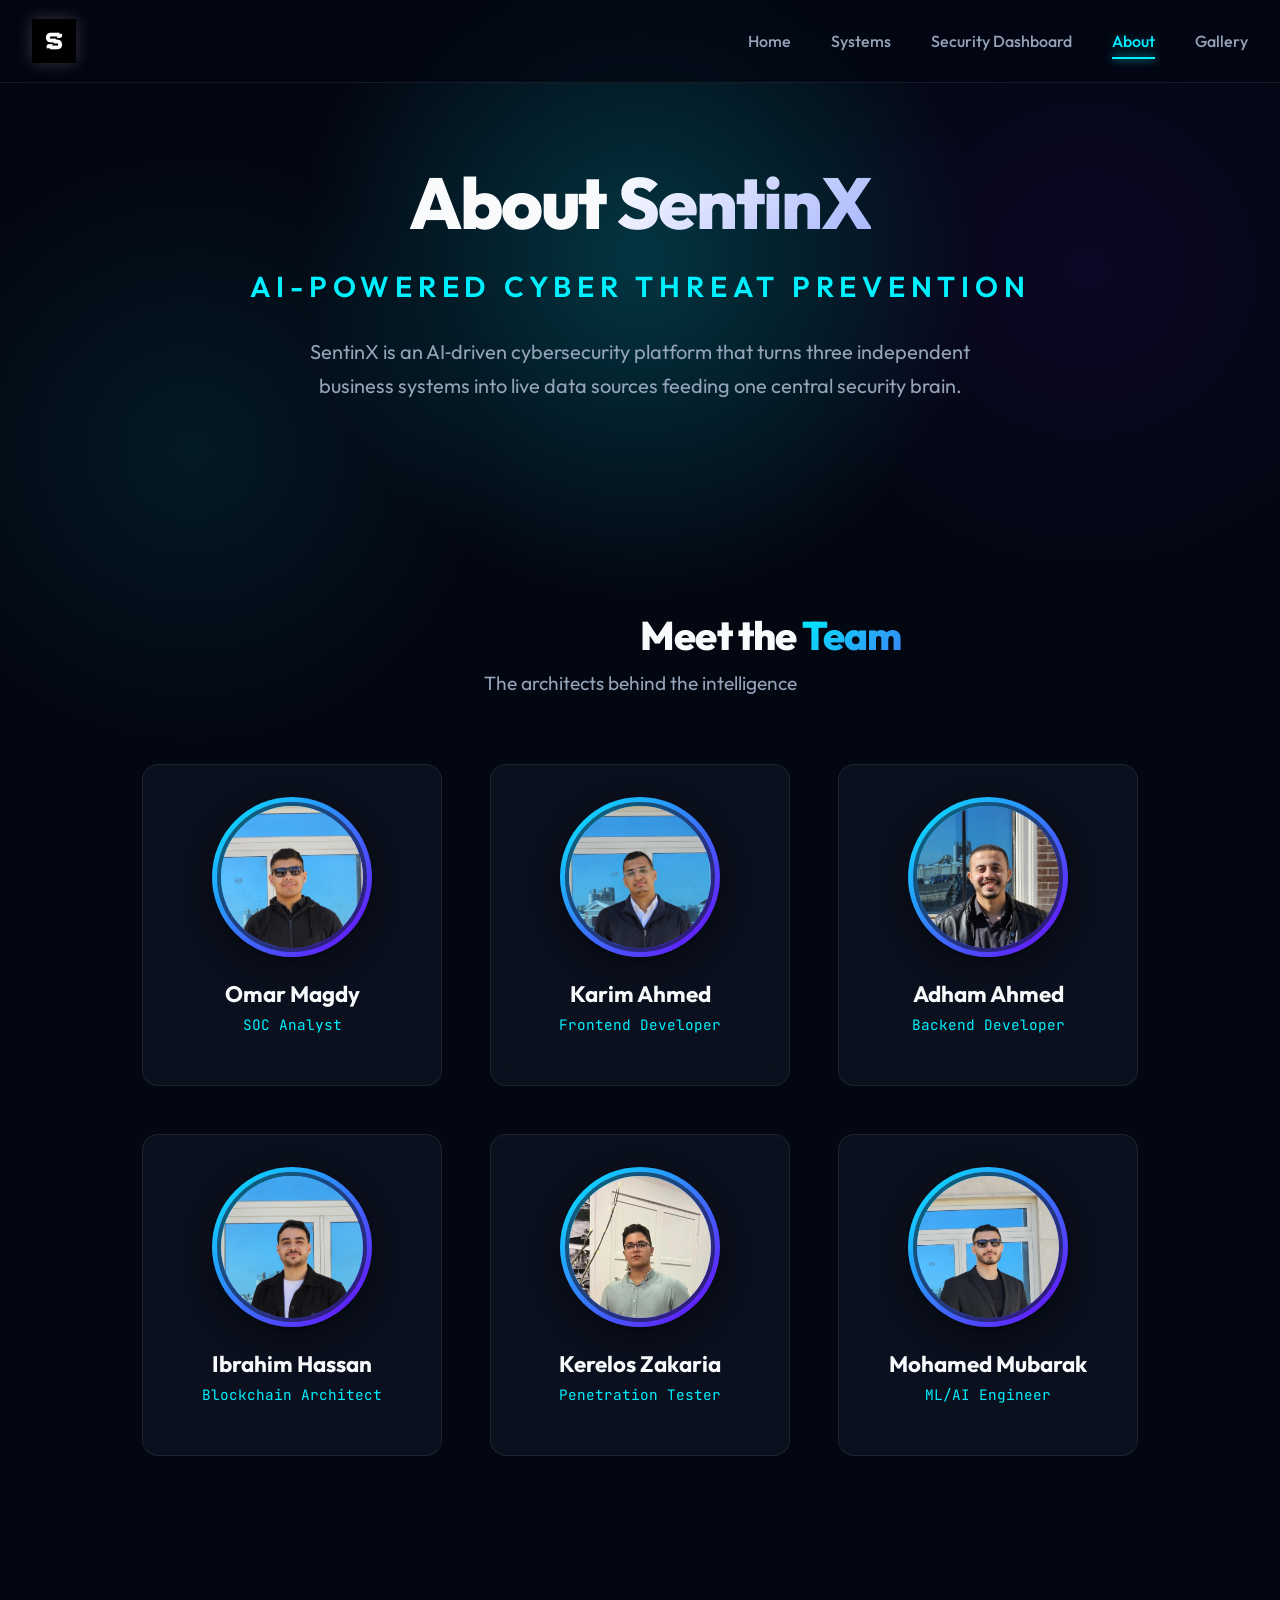
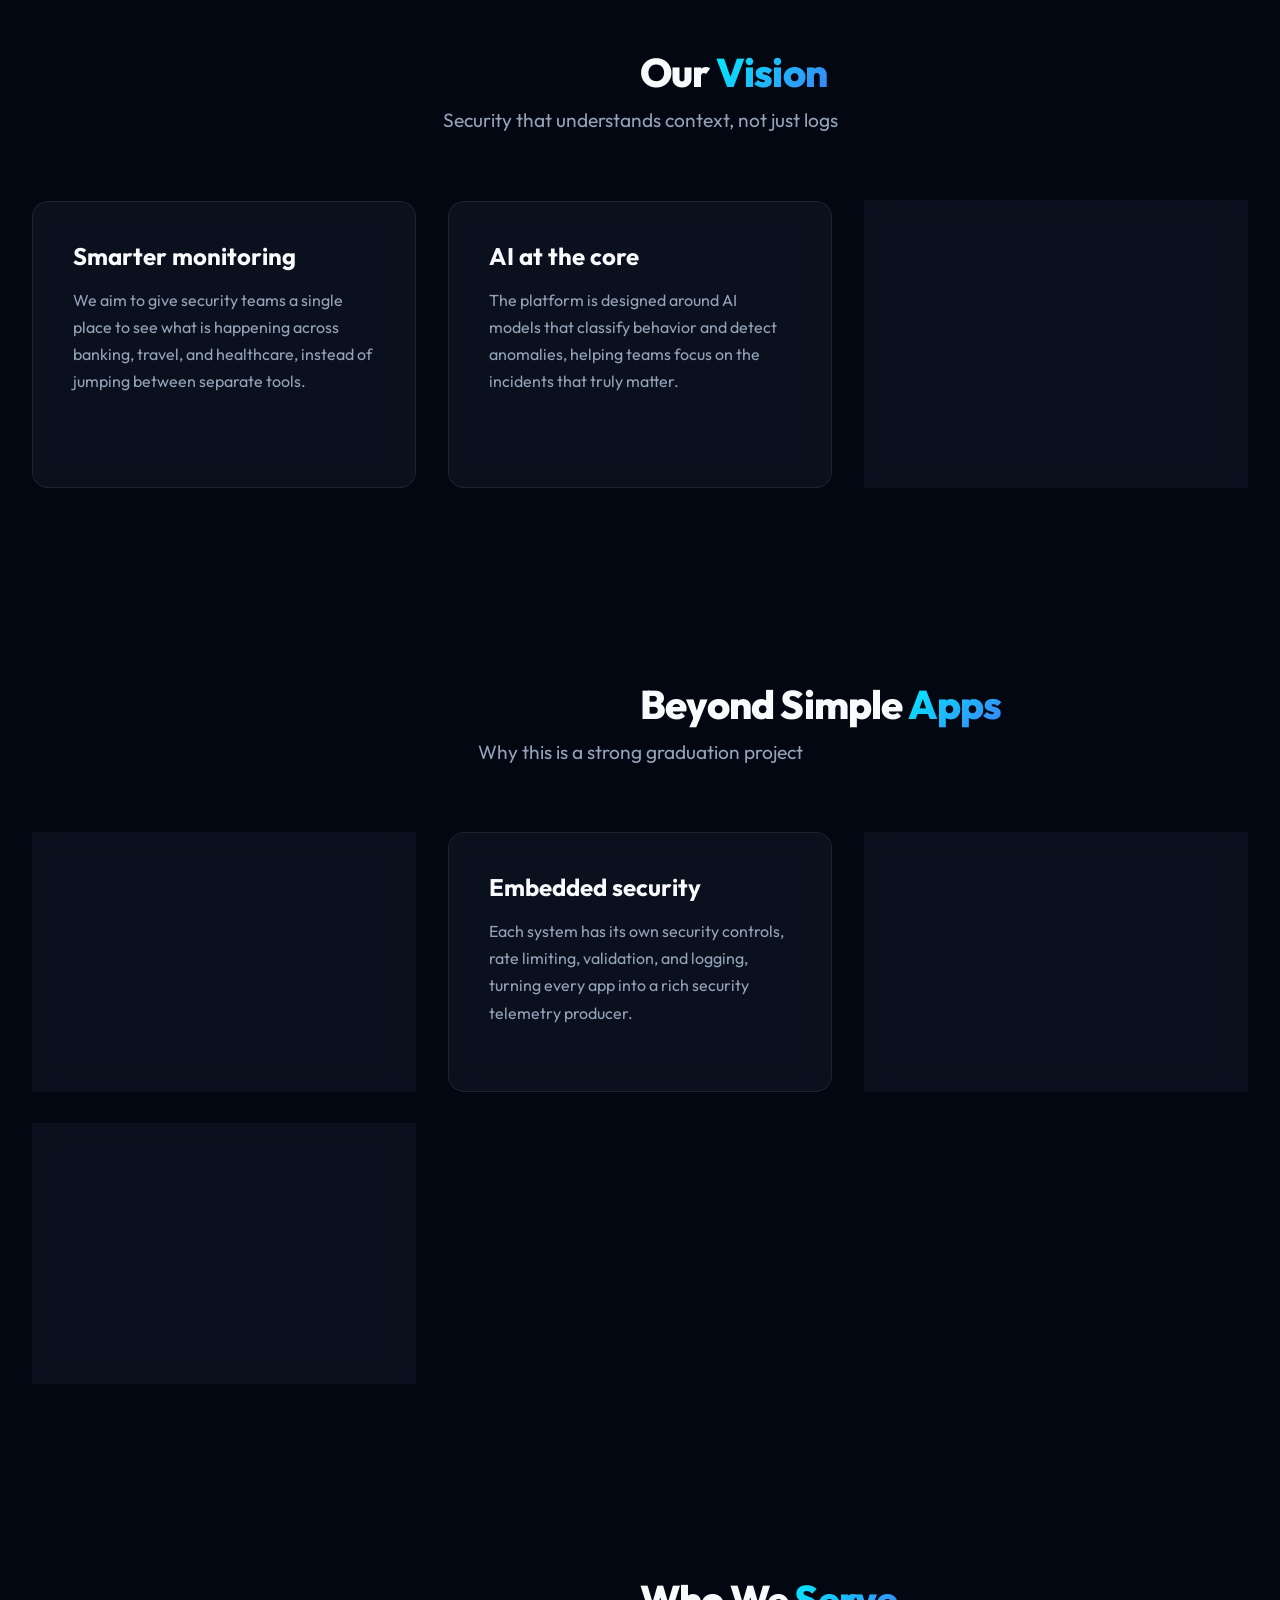
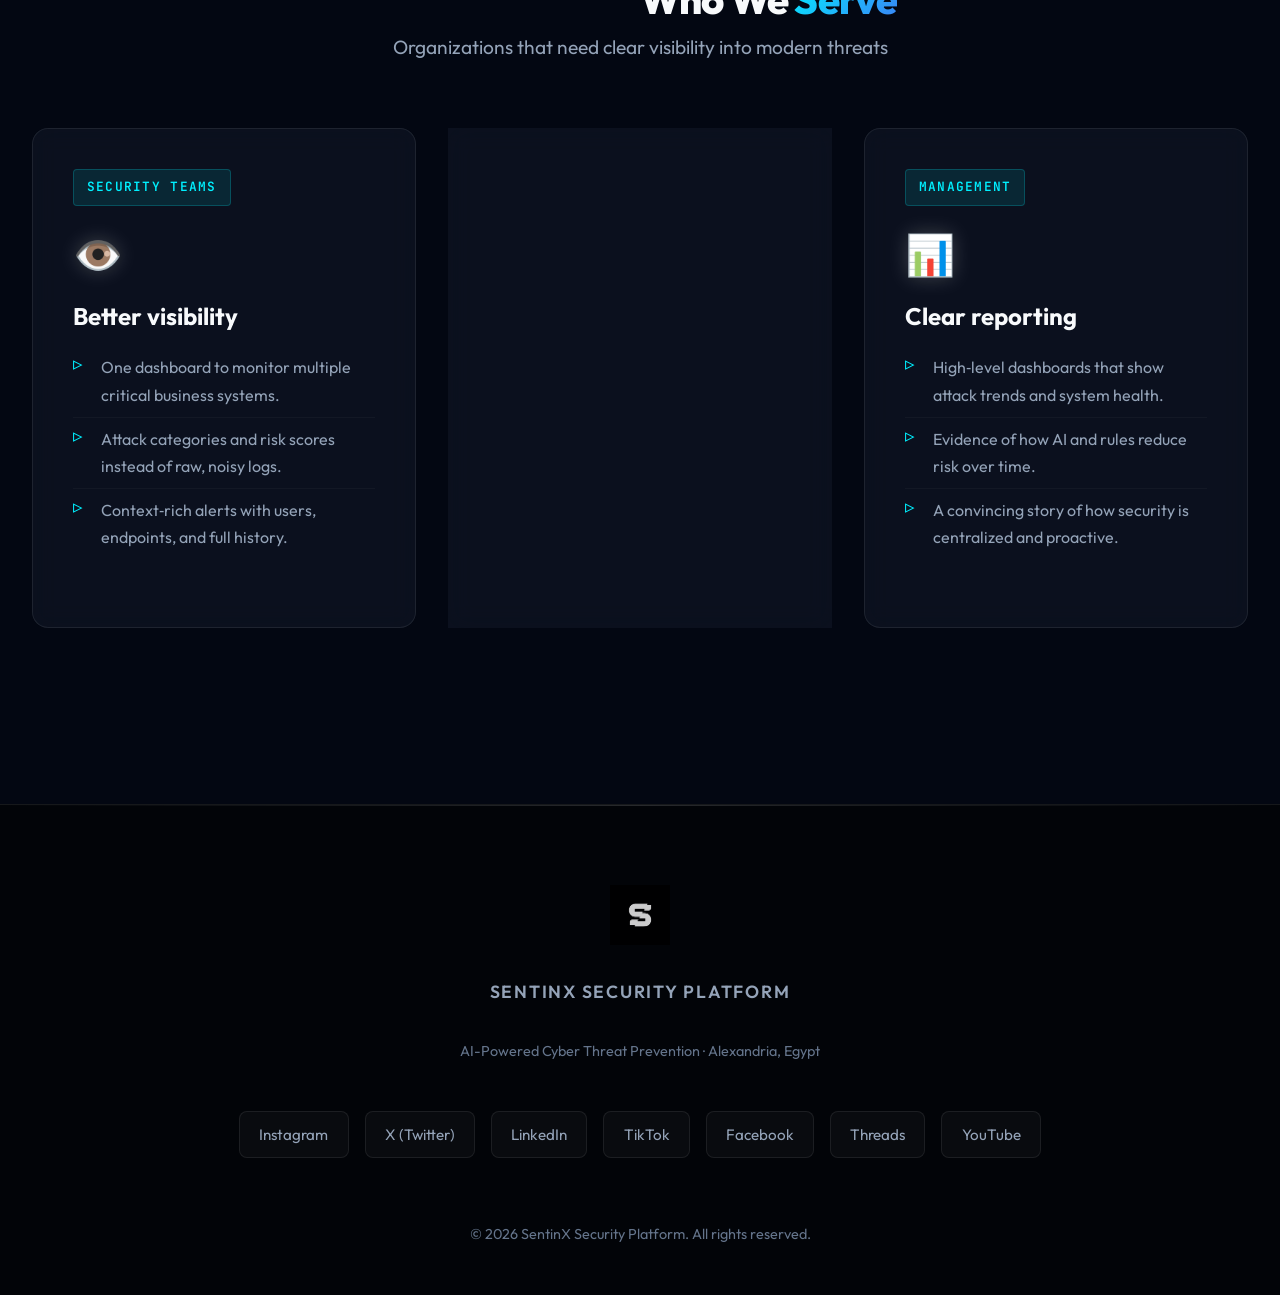
==== commit 8f3112b2: "Add files via upload" ====
--- a/about.html
+++ b/about.html
@@ -10,9 +10,16 @@
 <body>
     <header>
         <nav>
-            <a href="index.html" class="logo-link">
-                <img src="logo/white_logo.png" alt="SentinX Security Platform" class="logo-img">
-            </a>
+            <div class="nav-left">
+                <a href="index.html" class="logo-link">
+                    <img src="logo/white_logo.png" alt="SentinX Security Platform" class="logo-img">
+                </a>
+            </div>
+            <button class="nav-toggle" aria-label="Toggle navigation" type="button">
+                <span class="nav-toggle-bar"></span>
+                <span class="nav-toggle-bar"></span>
+                <span class="nav-toggle-bar"></span>
+            </button>
             <ul class="nav-links">
                 <li><a href="index.html">Home</a></li>
                 <li><a href="systems.html">Systems</a></li>
@@ -180,26 +187,6 @@
             <p class="footer-copy">© 2026 SentinX Security Platform. All rights reserved.</p>
         </div>
     </footer>
-    <script>
-        document.addEventListener("DOMContentLoaded", function () {
-            const elementsToReveal = document.querySelectorAll('.card, .dashboard-feature, .section-title, .section-subtitle, .glass-panel, .big-picture blockquote');
-            elementsToReveal.forEach(el => el.classList.add('reveal'));
-
-            const observer = new IntersectionObserver((entries) => {
-                let delay = 0;
-                entries.forEach((entry) => {
-                    if (entry.isIntersecting) {
-                        setTimeout(() => {
-                            entry.target.classList.add("active");
-                        }, delay);
-                        delay += 100; // Stagger effect
-                        observer.unobserve(entry.target);
-                    }
-                });
-            }, { threshold: 0.1, rootMargin: "0px 0px -50px 0px" });
-            
-            elementsToReveal.forEach(reveal => observer.observe(reveal));
-        });
-    </script>
+    <script src="main.js"></script>
 </body>
 </html>
--- a/styles.css
+++ b/styles.css
@@ -92,7 +92,7 @@
     backdrop-filter: var(--blur-glass);
     -webkit-backdrop-filter: var(--blur-glass);
     border-bottom: 1px solid var(--border-light);
-    transition: all var(--transition-medium);
+    transition: background var(--transition-medium), border-color var(--transition-medium), box-shadow var(--transition-medium), transform var(--transition-medium);
 }
 
 nav {
@@ -104,6 +104,12 @@
     justify-content: space-between;
 }
 
+.nav-left {
+    display: flex;
+    align-items: center;
+    gap: 1rem;
+}
+
 .logo-link {
     display: flex;
     align-items: center;
@@ -119,6 +125,54 @@
     height: 44px;
     width: auto;
     filter: drop-shadow(0 0 8px rgba(255,255,255,0.2));
+}
+
+.nav-toggle {
+    display: none;
+    width: 40px;
+    height: 40px;
+    border-radius: 999px;
+    border: 1px solid var(--border-light);
+    background: rgba(15, 23, 42, 0.85);
+    backdrop-filter: var(--blur-glass);
+    -webkit-backdrop-filter: var(--blur-glass);
+    align-items: center;
+    justify-content: center;
+    cursor: pointer;
+    padding: 0;
+    transition: background var(--transition-fast), border-color var(--transition-fast), transform var(--transition-fast);
+}
+
+.nav-toggle:hover {
+    background: rgba(15, 23, 42, 1);
+    border-color: var(--accent-primary);
+    transform: translateY(-1px);
+}
+
+.nav-toggle-bar {
+    width: 18px;
+    height: 2px;
+    border-radius: 999px;
+    background: var(--text-secondary);
+    transition: transform var(--transition-fast), opacity var(--transition-fast), background var(--transition-fast);
+}
+
+.nav-toggle-bar + .nav-toggle-bar {
+    margin-top: 4px;
+}
+
+.nav-toggle--open .nav-toggle-bar:nth-child(1) {
+    transform: translateY(6px) rotate(45deg);
+    background: var(--accent-primary);
+}
+
+.nav-toggle--open .nav-toggle-bar:nth-child(2) {
+    opacity: 0;
+}
+
+.nav-toggle--open .nav-toggle-bar:nth-child(3) {
+    transform: translateY(-6px) rotate(-45deg);
+    background: var(--accent-primary);
 }
 
 .nav-links {
@@ -161,6 +215,13 @@
 .nav-links a.active {
     color: var(--accent-primary);
     text-shadow: 0 0 10px rgba(0, 240, 255, 0.3);
+}
+
+.header--scrolled {
+    background: rgba(3, 7, 18, 0.92);
+    border-color: var(--border-medium);
+    box-shadow: 0 10px 30px rgba(0, 0, 0, 0.7);
+    transform: translateY(0);
 }
 
 /* Animations */
@@ -406,7 +467,7 @@
 }
 
 .systems-grid {
-    grid-template-columns: repeat(auto-fit, minmax(320px, 1fr));
+    grid-template-columns: repeat(auto-fit, minmax(260px, 1fr));
 }
 
 .why-grid {
@@ -652,10 +713,46 @@
 
 /* Responsive Styling */
 @media (max-width: 900px) {
+    nav {
+        padding: 0.9rem 1.25rem;
+    }
+
+    .nav-toggle {
+        display: inline-flex;
+    }
+
     .nav-links {
-        display: none; /* In a real app we'd add a hamburger menu */
-    }
-    
+        position: absolute;
+        top: 100%;
+        right: 1.25rem;
+        left: 1.25rem;
+        margin-top: 0.75rem;
+        padding: 1rem 1.25rem;
+        border-radius: 16px;
+        background: rgba(15, 23, 42, 0.98);
+        backdrop-filter: var(--blur-glass);
+        -webkit-backdrop-filter: var(--blur-glass);
+        border: 1px solid var(--border-medium);
+        flex-direction: column;
+        gap: 0.5rem;
+        box-shadow: 0 12px 30px rgba(0,0,0,0.6);
+        display: none;
+    }
+
+    .nav-links--open {
+        display: flex;
+    }
+
+    .nav-links li {
+        width: 100%;
+    }
+
+    .nav-links a {
+        display: block;
+        width: 100%;
+        padding: 0.6rem 0.25rem;
+    }
+
     .hero {
         padding: 8rem 1.5rem 4rem;
     }
@@ -671,6 +768,48 @@
     .glass-panel {
         padding: 2rem;
     }
+}
+
+@media (max-width: 600px) {
+    .hero {
+        padding: 7rem 1.3rem 3.5rem;
+    }
+
+    .hero h1 {
+        font-size: 2.1rem;
+    }
+
+    .section-title {
+        font-size: 2rem;
+    }
+
+    section {
+        padding: 3.5rem 1.5rem;
+    }
+
+    .glass-panel {
+        padding: 1.6rem;
+    }
+
+    .card {
+        padding: 1.8rem;
+    }
+
+    .hero-actions {
+        gap: 1rem;
+    }
+
+    .btn {
+        width: 100%;
+        max-width: 320px;
+    }
+}
+
+/* Accessible focus outlines */
+a:focus-visible,
+button:focus-visible {
+    outline: 2px solid var(--accent-primary);
+    outline-offset: 3px;
 }
 
 /* Scroll Reveal Animations */
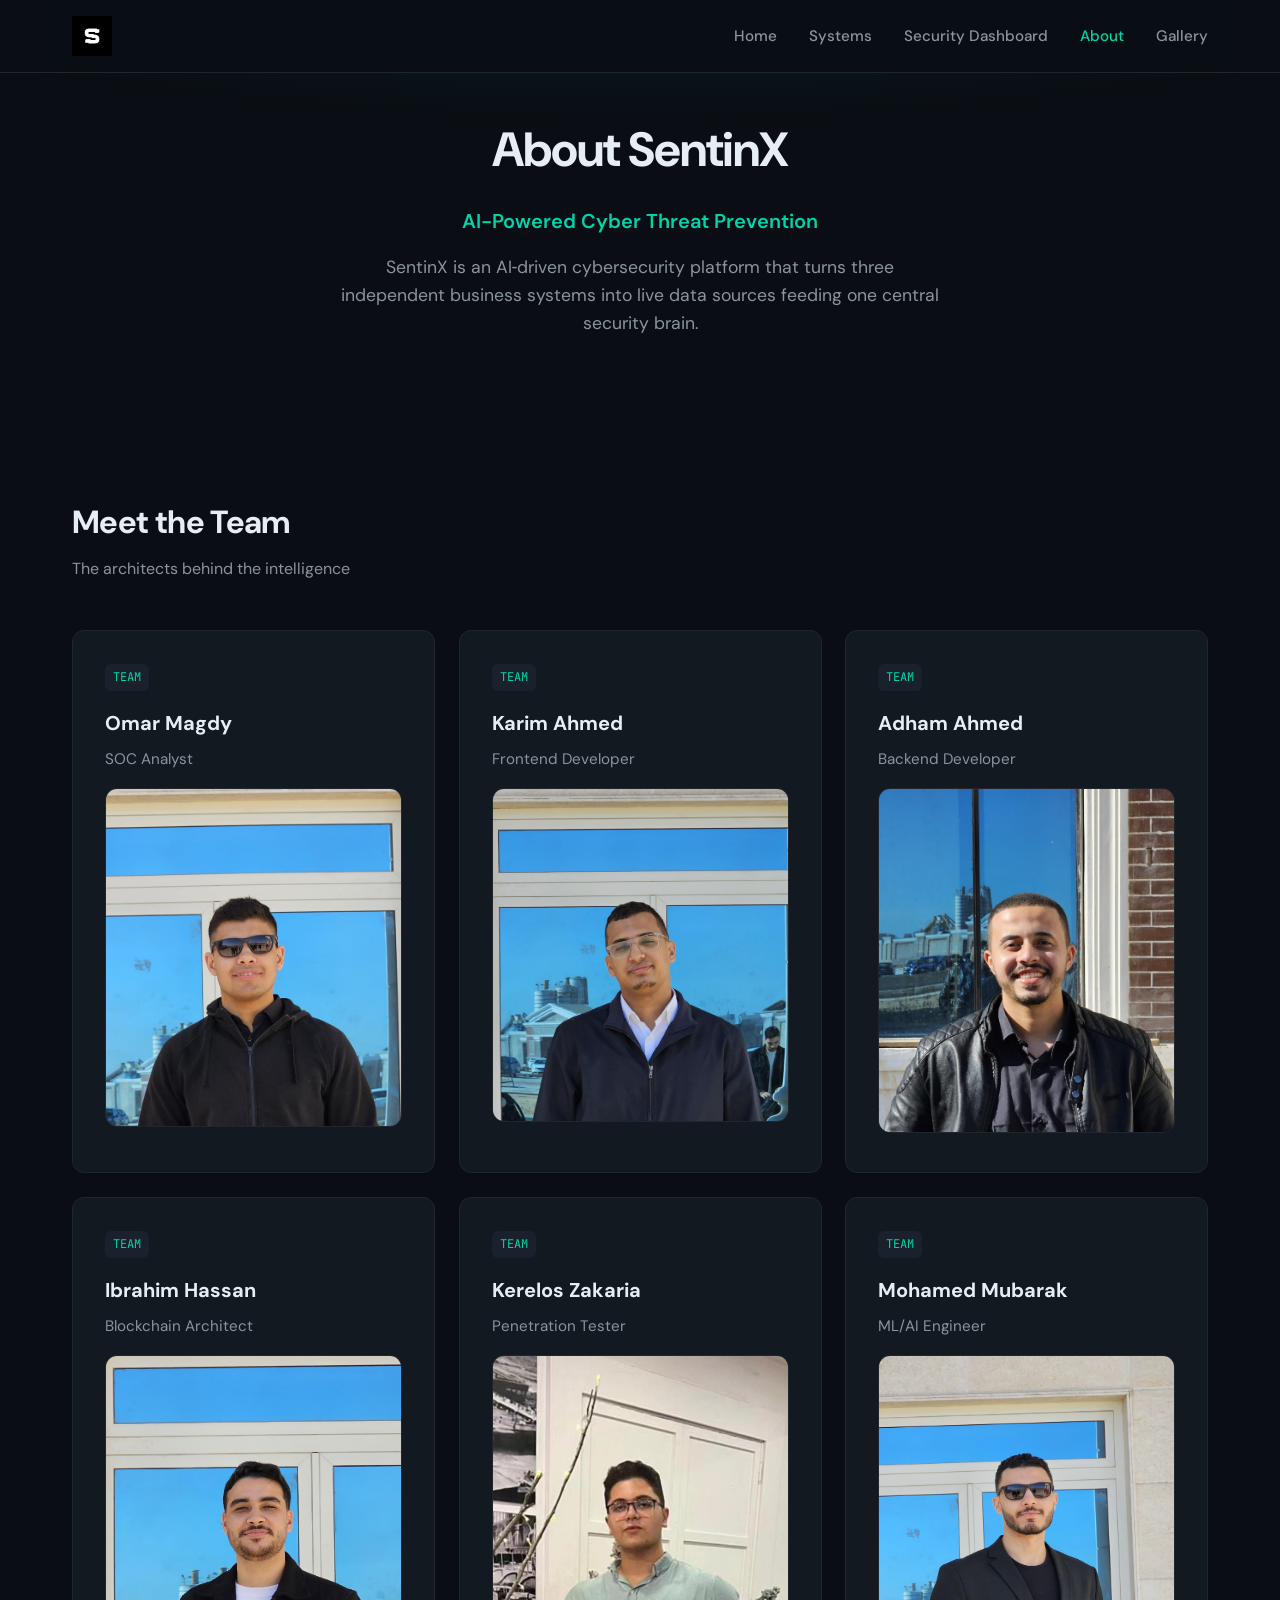
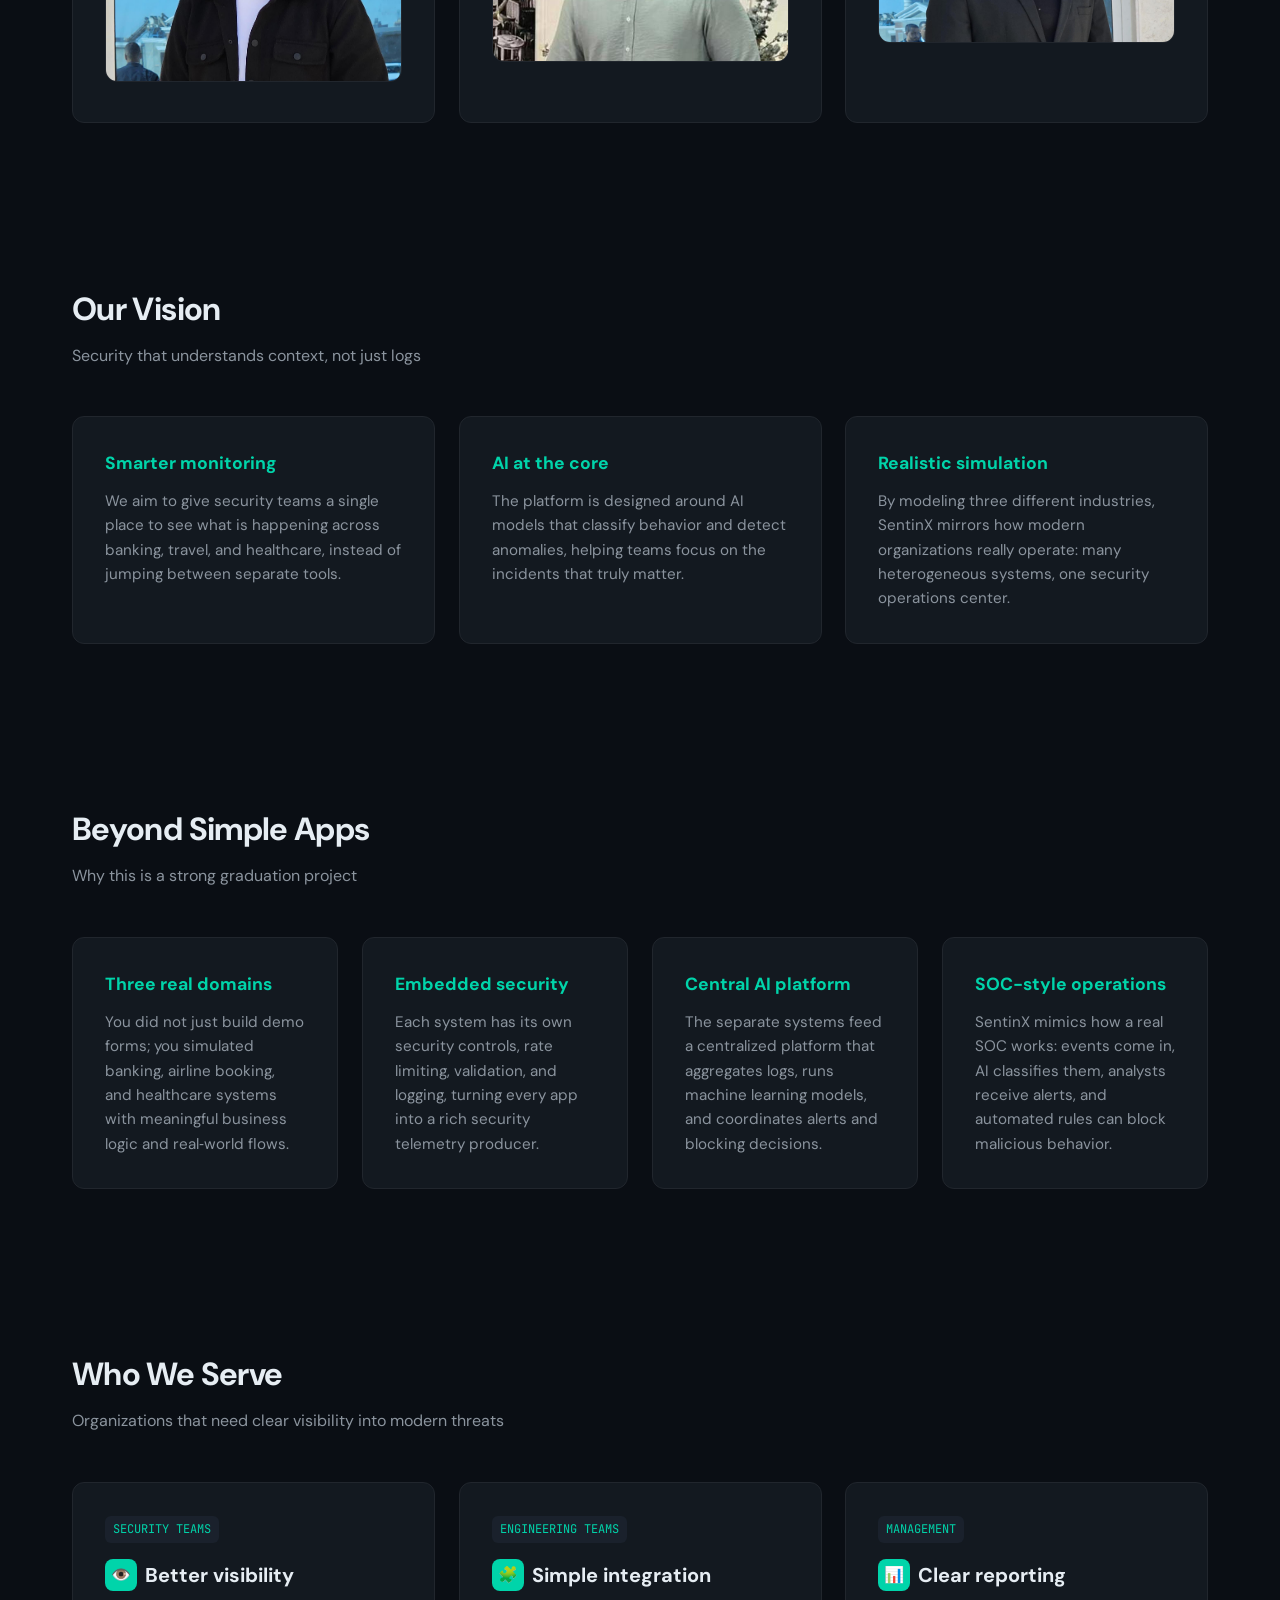
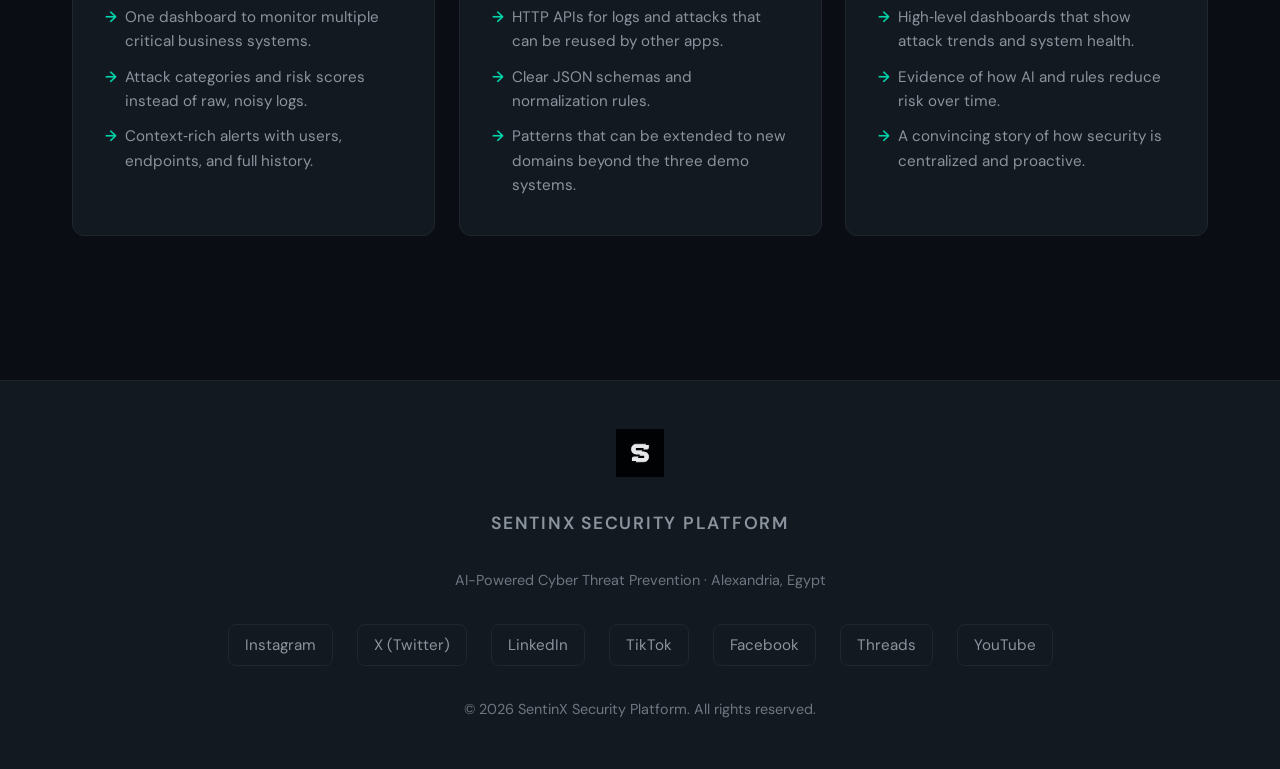
==== commit 63bdb827: "Add files via upload" ====
--- a/about.html
+++ b/about.html
@@ -5,22 +5,24 @@
     <meta name="viewport" content="width=device-width, initial-scale=1.0">
     <meta name="description" content="About SentinX Security Platform - AI-powered cyber threat prevention across multiple domains.">
     <title>About | SentinX Security Platform</title>
+    <link rel="preconnect" href="https://fonts.googleapis.com">
+    <link rel="preconnect" href="https://fonts.gstatic.com" crossorigin>
+    <link href="https://fonts.googleapis.com/css2?family=DM+Sans:ital,opsz,wght@0,9..40,300;0,9..40,400;0,9..40,500;0,9..40,600;0,9..40,700&family=JetBrains+Mono:wght@400;500&display=swap" rel="stylesheet">
     <link rel="stylesheet" href="styles.css">
+    <script src="main.js" defer></script>
 </head>
 <body>
     <header>
         <nav>
-            <div class="nav-left">
-                <a href="index.html" class="logo-link">
-                    <img src="logo/white_logo.png" alt="SentinX Security Platform" class="logo-img">
-                </a>
-            </div>
-            <button class="nav-toggle" aria-label="Toggle navigation" type="button">
+            <a href="index.html" class="logo-link">
+                <img src="logo/white_logo.png" alt="SentinX Security Platform" class="logo-img">
+            </a>
+            <button class="nav-toggle" aria-label="Toggle navigation" aria-controls="primary-nav" aria-expanded="false" type="button">
                 <span class="nav-toggle-bar"></span>
                 <span class="nav-toggle-bar"></span>
                 <span class="nav-toggle-bar"></span>
             </button>
-            <ul class="nav-links">
+            <ul class="nav-links" id="primary-nav">
                 <li><a href="index.html">Home</a></li>
                 <li><a href="systems.html">Systems</a></li>
                 <li><a href="dashboard.html">Security Dashboard</a></li>
@@ -32,76 +34,70 @@
 
     <main>
         <section class="hero hero--subpage">
-            <h1>About <span class="text-gradient">SentinX</span></h1>
+            <h1>About SentinX</h1>
             <p class="tagline">AI-Powered Cyber Threat Prevention</p>
             <p>SentinX is an AI‑driven cybersecurity platform that turns three independent business systems into live data sources feeding one central security brain.</p>
         </section>
 
         <!-- TEAM SECTION -->
         <section id="team">
-            <h2 class="section-title">Meet the <span class="text-gradient-accent">Team</span></h2>
+            <h2 class="section-title">Meet the Team</h2>
             <p class="section-subtitle">The architects behind the intelligence</p>
 
-            <div class="team-grid">
-                <div class="card team-member">
-                    <div class="team-avatar-wrapper">
-                        <img src="team_photos/omar.jpeg" alt="Omar Magdy" class="team-avatar">
-                    </div>
+            <div class="systems-grid">
+                <div class="system-card">
+                    <span class="badge">TEAM</span>
                     <h3>Omar Magdy</h3>
-                    <span class="team-role">SOC Analyst</span>
+                    <p style="color: var(--text-secondary); font-size: 0.95rem; margin-bottom: 1rem;">SOC Analyst</p>
+                    <img src="team_photos/omar.jpeg" alt="Omar Magdy" class="media-img">
                 </div>
-                <div class="card team-member">
-                    <div class="team-avatar-wrapper">
-                        <img src="team_photos/karim.jpeg" alt="Karim Ahmed" class="team-avatar">
-                    </div>
+                <div class="system-card">
+                    <span class="badge">TEAM</span>
                     <h3>Karim Ahmed</h3>
-                    <span class="team-role">Frontend Developer</span>
+                    <p style="color: var(--text-secondary); font-size: 0.95rem; margin-bottom: 1rem;">Frontend Developer</p>
+                    <img src="team_photos/karim.jpeg" alt="Karim Ahmed" class="media-img">
                 </div>
-                <div class="card team-member">
-                    <div class="team-avatar-wrapper">
-                        <img src="team_photos/adham.jpeg" alt="Adham Ahmed" class="team-avatar">
-                    </div>
+                <div class="system-card">
+                    <span class="badge">TEAM</span>
                     <h3>Adham Ahmed</h3>
-                    <span class="team-role">Backend Developer</span>
+                    <p style="color: var(--text-secondary); font-size: 0.95rem; margin-bottom: 1rem;">Backend Developer</p>
+                    <img src="team_photos/adham.jpeg" alt="Adham Ahmed" class="media-img">
                 </div>
-                <div class="card team-member">
-                    <div class="team-avatar-wrapper">
-                        <img src="team_photos/ibrahim.jpeg" alt="Ibrahim Hassan" class="team-avatar">
-                    </div>
+                <div class="system-card">
+                    <span class="badge">TEAM</span>
                     <h3>Ibrahim Hassan</h3>
-                    <span class="team-role">Blockchain Architect</span>
+                    <p style="color: var(--text-secondary); font-size: 0.95rem; margin-bottom: 1rem;">Blockchain Architect</p>
+                    <img src="team_photos/ibrahim.jpeg" alt="Ibrahim Hassan" class="media-img">
                 </div>
-                <div class="card team-member">
-                    <div class="team-avatar-wrapper">
-                        <img src="team_photos/kerelos.jpeg" alt="Kerelos Zakaria" class="team-avatar">
-                    </div>
+                <div class="system-card">
+                    <span class="badge">TEAM</span>
                     <h3>Kerelos Zakaria</h3>
-                    <span class="team-role">Penetration Tester</span>
+                    <p style="color: var(--text-secondary); font-size: 0.95rem; margin-bottom: 1rem;">Penetration Tester</p>
+                    <img src="team_photos/kerelos.jpeg" alt="Kerelos Zakaria" class="media-img">
                 </div>
-                <div class="card team-member">
-                    <div class="team-avatar-wrapper">
-                        <img src="team_photos/mohamed.jpeg" alt="Mohamed Mubarak" class="team-avatar">
-                    </div>
+                <div class="system-card">
+                    <span class="badge">TEAM</span>
                     <h3>Mohamed Mubarak</h3>
-                    <span class="team-role">ML/AI Engineer</span>
+                    <p style="color: var(--text-secondary); font-size: 0.95rem; margin-bottom: 1rem;">ML/AI Engineer</p>
+                    <img src="team_photos/mohamed.jpeg" alt="Mohamed Mubarak" class="media-img">
                 </div>
             </div>
         </section>
 
         <section>
-            <h2 class="section-title">Our <span class="text-gradient-accent">Vision</span></h2>
+            <h2 class="section-title">Our Vision</h2>
             <p class="section-subtitle">Security that understands context, not just logs</p>
 
             <div class="why-grid">
-                <div class="card why-card">
+                <div class="why-card">
                     <h3>Smarter monitoring</h3>
                     <p>We aim to give security teams a single place to see what is happening across banking, travel, and healthcare, instead of jumping between separate tools.</p>
                 </div>
-                <div class="card why-card">
+                <div class="why-card">
                     <h3>AI at the core</h3>
                     <p>The platform is designed around AI models that classify behavior and detect anomalies, helping teams focus on the incidents that truly matter.</p>
                 </div>
-                <div class="card why-card">
+                <div class="why-card">
                     <h3>Realistic simulation</h3>
                     <p>By modeling three different industries, SentinX mirrors how modern organizations really operate: many heterogeneous systems, one security operations center.</p>
                 </div>
@@ -109,23 +105,23 @@
         </section>
 
         <section>
-            <h2 class="section-title">Beyond Simple <span class="text-gradient-accent">Apps</span></h2>
+            <h2 class="section-title">Beyond Simple Apps</h2>
             <p class="section-subtitle">Why this is a strong graduation project</p>
 
             <div class="why-grid">
-                <div class="card why-card">
+                <div class="why-card">
                     <h3>Three real domains</h3>
                     <p>You did not just build demo forms; you simulated banking, airline booking, and healthcare systems with meaningful business logic and real‑world flows.</p>
                 </div>
-                <div class="card why-card">
+                <div class="why-card">
                     <h3>Embedded security</h3>
                     <p>Each system has its own security controls, rate limiting, validation, and logging, turning every app into a rich security telemetry producer.</p>
                 </div>
-                <div class="card why-card">
+                <div class="why-card">
                     <h3>Central AI platform</h3>
                     <p>The separate systems feed a centralized platform that aggregates logs, runs machine learning models, and coordinates alerts and blocking decisions.</p>
                 </div>
-                <div class="card why-card">
+                <div class="why-card">
                     <h3>SOC-style operations</h3>
                     <p>SentinX mimics how a real SOC works: events come in, AI classifies them, analysts receive alerts, and automated rules can block malicious behavior.</p>
                 </div>
@@ -133,11 +129,11 @@
         </section>
 
         <section>
-            <h2 class="section-title">Who We <span class="text-gradient-accent">Serve</span></h2>
+            <h2 class="section-title">Who We Serve</h2>
             <p class="section-subtitle">Organizations that need clear visibility into modern threats</p>
 
             <div class="systems-grid">
-                <div class="card system-card">
+                <div class="system-card">
                     <span class="badge">SECURITY TEAMS</span>
                     <h3><span class="icon">👁️</span> Better visibility</h3>
                     <ul>
@@ -146,7 +142,7 @@
                         <li>Context‑rich alerts with users, endpoints, and full history.</li>
                     </ul>
                 </div>
-                <div class="card system-card">
+                <div class="system-card">
                     <span class="badge">ENGINEERING TEAMS</span>
                     <h3><span class="icon">🧩</span> Simple integration</h3>
                     <ul>
@@ -155,7 +151,7 @@
                         <li>Patterns that can be extended to new domains beyond the three demo systems.</li>
                     </ul>
                 </div>
-                <div class="card system-card">
+                <div class="system-card">
                     <span class="badge">MANAGEMENT</span>
                     <h3><span class="icon">📊</span> Clear reporting</h3>
                     <ul>
@@ -187,6 +183,5 @@
             <p class="footer-copy">© 2026 SentinX Security Platform. All rights reserved.</p>
         </div>
     </footer>
-    <script src="main.js"></script>
 </body>
 </html>
--- a/styles.css
+++ b/styles.css
@@ -1,826 +1,532 @@
-@import url('https://fonts.googleapis.com/css2?family=Outfit:wght@300;400;500;600;700;800&family=JetBrains+Mono:wght@400;500;700&display=swap');
-
-:root {
-    /* Premium Deep Dark Palette */
-    --bg-base: #030712;
-    --bg-dark: #0b1120;
-    --bg-card: rgba(17, 24, 39, 0.6);
-    --bg-card-hover: rgba(31, 41, 55, 0.8);
-    --bg-elevated: rgba(31, 41, 55, 0.6);
-    
-    /* Neon Accents */
-    --accent-primary: #00f0ff;
-    --accent-primary-dim: rgba(0, 240, 255, 0.2);
-    --accent-secondary: #ff0055;
-    --accent-tertiary: #7000ff;
-    --success: #10b981;
-    --warning: #f59e0b;
-    --danger: #ef4444;
-
-    /* Text Colors */
-    --text-primary: #f8fafc;
-    --text-secondary: #94a3b8;
-    --text-muted: #64748b;
-
-    /* Borders & UI Effects */
-    --border-light: rgba(255, 255, 255, 0.08);
-    --border-medium: rgba(255, 255, 255, 0.15);
-    --glow-primary: 0 0 20px rgba(0, 240, 255, 0.4);
-    --glow-secondary: 0 0 20px rgba(255, 0, 85, 0.4);
-    --shadow-glass: 0 8px 32px 0 rgba(0, 0, 0, 0.37);
-    --blur-glass: blur(12px);
-    
-    /* Animation Speeds */
-    --transition-fast: 0.2s cubic-bezier(0.4, 0, 0.2, 1);
-    --transition-medium: 0.4s cubic-bezier(0.4, 0, 0.2, 1);
-}
-
-* {
-    margin: 0;
-    padding: 0;
-    box-sizing: border-box;
-}
-
-html {
-    scroll-behavior: smooth;
-}
-
-body {
-    font-family: 'Outfit', sans-serif;
-    background-color: var(--bg-base);
-    background-image: 
-        radial-gradient(circle at 15% 50%, rgba(0, 240, 255, 0.08), transparent 25%),
-        radial-gradient(circle at 85% 30%, rgba(112, 0, 255, 0.08), transparent 25%);
-    background-attachment: fixed;
-    color: var(--text-primary);
-    line-height: 1.7;
-    overflow-x: hidden;
-}
-
-/* Typography Enhancements */
-h1, h2, h3, h4, h5, h6 {
-    line-height: 1.2;
-    font-weight: 700;
-}
-
-pre, code, .badge, .mono-text {
-    font-family: 'JetBrains Mono', monospace;
-}
-
-.text-gradient {
-    background: linear-gradient(135deg, #fff 0%, #a5b4fc 100%);
-    -webkit-background-clip: text;
-    -webkit-text-fill-color: transparent;
-    background-clip: text;
-}
-
-.text-gradient-accent {
-    background: linear-gradient(135deg, var(--accent-primary) 0%, #3b82f6 100%);
-    -webkit-background-clip: text;
-    -webkit-text-fill-color: transparent;
-    background-clip: text;
-}
-
-/* Header & Nav (Glassmorphism) */
-header {
-    position: fixed;
-    top: 0;
-    left: 0;
-    right: 0;
-    z-index: 1000;
-    background: rgba(3, 7, 18, 0.7);
-    backdrop-filter: var(--blur-glass);
-    -webkit-backdrop-filter: var(--blur-glass);
-    border-bottom: 1px solid var(--border-light);
-    transition: background var(--transition-medium), border-color var(--transition-medium), box-shadow var(--transition-medium), transform var(--transition-medium);
-}
-
-nav {
-    max-width: 1400px;
-    margin: 0 auto;
-    padding: 1.2rem 2rem;
-    display: flex;
-    align-items: center;
-    justify-content: space-between;
-}
-
-.nav-left {
-    display: flex;
-    align-items: center;
-    gap: 1rem;
-}
-
-.logo-link {
-    display: flex;
-    align-items: center;
-    text-decoration: none;
-    transition: transform var(--transition-fast);
-}
-
-.logo-link:hover {
-    transform: scale(1.05);
-}
-
-.logo-img {
-    height: 44px;
-    width: auto;
-    filter: drop-shadow(0 0 8px rgba(255,255,255,0.2));
-}
-
-.nav-toggle {
-    display: none;
-    width: 40px;
-    height: 40px;
-    border-radius: 999px;
-    border: 1px solid var(--border-light);
-    background: rgba(15, 23, 42, 0.85);
-    backdrop-filter: var(--blur-glass);
-    -webkit-backdrop-filter: var(--blur-glass);
-    align-items: center;
-    justify-content: center;
-    cursor: pointer;
-    padding: 0;
-    transition: background var(--transition-fast), border-color var(--transition-fast), transform var(--transition-fast);
-}
-
-.nav-toggle:hover {
-    background: rgba(15, 23, 42, 1);
-    border-color: var(--accent-primary);
-    transform: translateY(-1px);
-}
-
-.nav-toggle-bar {
-    width: 18px;
-    height: 2px;
-    border-radius: 999px;
-    background: var(--text-secondary);
-    transition: transform var(--transition-fast), opacity var(--transition-fast), background var(--transition-fast);
-}
-
-.nav-toggle-bar + .nav-toggle-bar {
-    margin-top: 4px;
-}
-
-.nav-toggle--open .nav-toggle-bar:nth-child(1) {
-    transform: translateY(6px) rotate(45deg);
-    background: var(--accent-primary);
-}
-
-.nav-toggle--open .nav-toggle-bar:nth-child(2) {
-    opacity: 0;
-}
-
-.nav-toggle--open .nav-toggle-bar:nth-child(3) {
-    transform: translateY(-6px) rotate(-45deg);
-    background: var(--accent-primary);
-}
-
-.nav-links {
-    display: flex;
-    gap: 2.5rem;
-    list-style: none;
-}
-
-.nav-links a {
-    color: var(--text-secondary);
-    text-decoration: none;
-    font-weight: 500;
-    font-size: 1rem;
-    position: relative;
-    padding: 0.5rem 0;
-    transition: color var(--transition-fast);
-}
-
-.nav-links a::after {
-    content: '';
-    position: absolute;
-    bottom: 0;
-    left: 0;
-    width: 0;
-    height: 2px;
-    background: var(--accent-primary);
-    transition: width var(--transition-medium);
-    box-shadow: 0 0 8px var(--accent-primary);
-}
-
-.nav-links a:hover {
-    color: var(--text-primary);
-}
-
-.nav-links a:hover::after,
-.nav-links a.active::after {
-    width: 100%;
-}
-
-.nav-links a.active {
-    color: var(--accent-primary);
-    text-shadow: 0 0 10px rgba(0, 240, 255, 0.3);
-}
-
-.header--scrolled {
-    background: rgba(3, 7, 18, 0.92);
-    border-color: var(--border-medium);
-    box-shadow: 0 10px 30px rgba(0, 0, 0, 0.7);
-    transform: translateY(0);
-}
-
-/* Animations */
-@keyframes fadeInUp {
-    from { opacity: 0; transform: translateY(30px); }
-    to { opacity: 1; transform: translateY(0); }
-}
-
-@keyframes float {
-    0% { transform: translateY(0px); }
-    50% { transform: translateY(-15px); }
-    100% { transform: translateY(0px); }
-}
-
-@keyframes pulse-glow {
-    0% { box-shadow: 0 0 20px rgba(0, 240, 255, 0.4); }
-    50% { box-shadow: 0 0 40px rgba(0, 240, 255, 0.6); }
-    100% { box-shadow: 0 0 20px rgba(0, 240, 255, 0.4); }
-}
-
-/* Hero Section */
-.hero {
-    min-height: 100vh;
-    display: flex;
-    flex-direction: column;
-    align-items: center;
-    justify-content: center;
-    text-align: center;
-    padding: 8rem 2rem 4rem;
-    position: relative;
-    z-index: 1;
-}
-
-.hero::before {
-    content: '';
-    position: absolute;
-    top: 50%;
-    left: 50%;
-    transform: translate(-50%, -50%);
-    width: 800px;
-    height: 800px;
-    background: radial-gradient(circle, var(--accent-primary-dim) 0%, transparent 60%);
-    z-index: -1;
-    pointer-events: none;
-}
-
-.hero--subpage {
-    min-height: 50vh;
-    padding: 10rem 2rem 4rem;
-}
-
-.hero .logo-img {
-    height: 100px;
-    margin-bottom: 2rem;
-    animation: float 6s ease-in-out infinite;
-    filter: drop-shadow(0 0 20px rgba(255,255,255,0.2));
-}
-
-.hero h1 {
-    font-size: clamp(2.5rem, 6vw, 4.5rem);
-    font-weight: 800;
-    margin-bottom: 1rem;
-    letter-spacing: -0.03em;
-    animation: fadeInUp 0.8s ease-out forwards;
-}
-
-.hero .tagline {
-    font-size: clamp(1.2rem, 3vw, 1.8rem);
-    color: var(--accent-primary);
-    font-weight: 600;
-    margin-bottom: 1.5rem;
-    text-transform: uppercase;
-    letter-spacing: 0.2em;
-    animation: fadeInUp 0.8s ease-out 0.2s forwards;
-    opacity: 0;
-}
-
-.hero p:not(.tagline) {
-    max-width: 700px;
-    color: var(--text-secondary);
-    font-size: 1.25rem;
-    margin-bottom: 3rem;
-    animation: fadeInUp 0.8s ease-out 0.4s forwards;
-    opacity: 0;
-}
-
-/* Buttons */
-.hero-actions {
-    display: flex;
-    gap: 1.5rem;
-    flex-wrap: wrap;
-    justify-content: center;
-    animation: fadeInUp 0.8s ease-out 0.6s forwards;
-    opacity: 0;
-}
-
-.btn {
-    display: inline-flex;
-    align-items: center;
-    justify-content: center;
-    padding: 1rem 2rem;
-    border-radius: 8px;
-    font-size: 1.1rem;
-    font-weight: 600;
-    text-decoration: none;
-    cursor: pointer;
-    transition: all var(--transition-fast);
-    position: relative;
-    overflow: hidden;
-    z-index: 1;
-}
-
-.btn-primary {
-    background: var(--accent-primary);
-    color: #000;
-    box-shadow: 0 0 20px rgba(0, 240, 255, 0.4);
-    border: none;
-}
-
-.btn-primary::before {
-    content: '';
-    position: absolute;
-    top: 0;
-    left: -100%;
-    width: 100%;
-    height: 100%;
-    background: linear-gradient(90deg, transparent, rgba(255,255,255,0.4), transparent);
-    transition: left 0.5s ease-in-out;
-    z-index: -1;
-}
-
-.btn-primary:hover {
-    transform: translateY(-3px);
-    box-shadow: 0 0 30px rgba(0, 240, 255, 0.6);
-}
-
-.btn-primary:hover::before {
-    left: 100%;
-}
-
-.btn-outline {
-    background: rgba(255, 255, 255, 0.03);
-    color: var(--text-primary);
-    border: 1px solid var(--border-medium);
-    backdrop-filter: var(--blur-glass);
-}
-
-.btn-outline:hover {
-    border-color: var(--accent-primary);
-    color: var(--accent-primary);
-    background: rgba(0, 240, 255, 0.05);
-    transform: translateY(-3px);
-    box-shadow: 0 0 15px rgba(0, 240, 255, 0.2);
-}
-
-/* Main Layout */
-main {
-    position: relative;
-}
-
-section {
-    max-width: 1400px;
-    margin: 0 auto;
-    padding: 6rem 2rem;
-    position: relative;
-}
-
-.section-title {
-    font-size: 2.5rem;
-    font-weight: 800;
-    margin-bottom: 0.5rem;
-    letter-spacing: -0.02em;
-    text-align: center;
-    position: relative;
-    display: inline-block;
-    left: 50%;
-    transform: translateX(-50%);
-}
-
-.section-subtitle {
-    color: var(--text-secondary);
-    margin-bottom: 4rem;
-    text-align: center;
-    font-size: 1.2rem;
-}
-
-/* Glass Cards & Grids */
-.glass-panel {
-    background: var(--bg-card);
-    backdrop-filter: var(--blur-glass);
-    -webkit-backdrop-filter: var(--blur-glass);
-    border: 1px solid var(--border-light);
-    border-radius: 20px;
-    padding: 3.5rem;
-    margin-bottom: 4rem;
-    box-shadow: var(--shadow-glass);
-    position: relative;
-    overflow: hidden;
-}
-
-.glass-panel::before {
-    content: '';
-    position: absolute;
-    top: 0;
-    left: 0;
-    right: 0;
-    height: 2px;
-    background: linear-gradient(90deg, transparent, var(--accent-primary), transparent);
-    opacity: 0.5;
-}
-
-.big-picture h2 {
-    font-size: 2rem;
-    margin-bottom: 1.5rem;
-    color: var(--accent-primary);
-}
-
-.big-picture blockquote {
-    font-size: 1.3rem;
-    color: var(--text-primary);
-    background: rgba(0, 240, 255, 0.05);
-    border-left: 4px solid var(--accent-primary);
-    border-radius: 0 12px 12px 0;
-    padding: 2rem;
-    margin: 2rem 0;
-    font-style: italic;
-    box-shadow: inset 0 0 20px rgba(0, 240, 255, 0.02);
-}
-
-/* Grids */
-.systems-grid, .why-grid {
-    display: grid;
-    gap: 2rem;
-}
-
-.team-grid {
-    display: flex;
-    flex-wrap: wrap;
-    justify-content: center;
-    gap: 3rem;
-    max-width: 1100px;
-    margin: 0 auto;
-}
-
-.systems-grid {
-    grid-template-columns: repeat(auto-fit, minmax(260px, 1fr));
-}
-
-.why-grid {
-    grid-template-columns: repeat(auto-fit, minmax(300px, 1fr));
-}
-
-/* Feature/System/Why Cards */
-.card {
-    background: var(--bg-card);
-    backdrop-filter: var(--blur-glass);
-    -webkit-backdrop-filter: var(--blur-glass);
-    border: 1px solid var(--border-light);
-    border-radius: 16px;
-    padding: 2.5rem;
-    transition: all var(--transition-medium);
-    position: relative;
-    z-index: 1;
-}
-
-.card:hover {
-    transform: translateY(-10px);
-    background: var(--bg-card-hover);
-    border-color: var(--border-medium);
-    box-shadow: 0 15px 30px rgba(0,0,0,0.4), 0 0 15px rgba(0, 240, 255, 0.1) inset;
-}
-
-.card::after {
-    content: '';
-    position: absolute;
-    top: -1px; left: -1px; right: -1px; bottom: -1px;
-    border-radius: 17px;
-    background: linear-gradient(135deg, var(--accent-primary) 0%, transparent 50%, transparent 100%);
-    z-index: -1;
-    opacity: 0;
-    transition: opacity var(--transition-medium);
-}
-
-.card:hover::after {
-    opacity: 0.3;
-}
-
-.card .icon {
-    font-size: 2.5rem;
-    display: block;
-    margin-bottom: 1.5rem;
-    filter: drop-shadow(0 0 10px rgba(255,255,255,0.2));
-}
-
-.card h3 {
-    font-size: 1.5rem;
-    margin-bottom: 1rem;
-    color: var(--text-primary);
-}
-
-.card p {
-    color: var(--text-secondary);
-    font-size: 1rem;
-    margin-bottom: 1.5rem;
-}
-
-.badge {
-    display: inline-block;
-    font-size: 0.8rem;
-    padding: 0.4rem 0.8rem;
-    background: rgba(0, 240, 255, 0.1);
-    border: 1px solid rgba(0, 240, 255, 0.2);
-    border-radius: 4px;
-    color: var(--accent-primary);
-    margin-bottom: 1.5rem;
-    letter-spacing: 0.1em;
-    font-weight: 600;
-}
-
-.card ul {
-    list-style: none;
-    color: var(--text-secondary);
-}
-
-.card li {
-    padding: 0.5rem 0 0.5rem 1.75rem;
-    position: relative;
-    border-bottom: 1px solid rgba(255,255,255,0.03);
-}
-
-.card li:last-child {
-    border-bottom: none;
-}
-
-.card li::before {
-    content: "▹";
-    position: absolute;
-    left: 0;
-    color: var(--accent-primary);
-    font-size: 1.2rem;
-    line-height: 1;
-}
-
-/* Dashboard Section Specific */
-.dashboard-features {
-    display: grid;
-    grid-template-columns: repeat(auto-fit, minmax(250px, 1fr));
-    gap: 2rem;
-    margin-top: 3rem;
-}
-
-.dashboard-feature {
-    background: rgba(0,0,0,0.2);
-    padding: 2rem;
-    border-radius: 12px;
-    border: 1px solid var(--border-light);
-    transition: border-color var(--transition-fast);
-}
-
-.dashboard-feature:hover {
-    border-color: var(--accent-primary);
-    background: rgba(0, 240, 255, 0.03);
-}
-
-.dashboard-feature h4 {
-    font-size: 1.2rem;
-    color: var(--accent-primary);
-    margin-bottom: 1rem;
-}
-
-/* Team Section */
-.team-member {
-    text-align: center;
-    padding: 2rem;
-    flex: 0 1 300px;
-}
-
-.team-avatar-wrapper {
-    width: 160px;
-    height: 160px;
-    margin: 0 auto 1.5rem;
-    border-radius: 50%;
-    position: relative;
-    padding: 5px;
-    background: linear-gradient(135deg, var(--accent-primary), var(--accent-tertiary));
-    box-shadow: 0 10px 30px rgba(0, 0, 0, 0.5);
-    transition: transform var(--transition-medium);
-}
-
-.team-avatar-wrapper:hover {
-    transform: scale(1.05);
-    box-shadow: 0 15px 40px rgba(0, 240, 255, 0.3);
-}
-
-.team-avatar {
-    width: 100%;
-    height: 100%;
-    object-fit: cover;
-    border-radius: 50%;
-    border: 4px solid var(--bg-card);
-}
-
-.team-member h3 {
-    font-size: 1.4rem;
-    margin-bottom: 0.3rem;
-}
-
-.team-role {
-    color: var(--accent-primary);
-    font-family: 'JetBrains Mono', monospace;
-    font-size: 0.9rem;
-    margin-bottom: 1rem;
-    display: block;
-}
-
-/* Footer */
-footer {
-    background: #020408;
-    border-top: 1px solid var(--border-light);
-    padding: 5rem 2rem 3rem;
-    margin-top: 5rem;
-    position: relative;
-    overflow: hidden;
-}
-
-footer::before {
-    content: '';
-    position: absolute;
-    top: 0; left: 0; right: 0;
-    height: 1px;
-    background: linear-gradient(90deg, transparent, var(--border-medium), transparent);
-}
-
-.footer-content {
-    max-width: 1200px;
-    margin: 0 auto;
-    display: flex;
-    flex-direction: column;
-    align-items: center;
-    gap: 2rem;
-    text-align: center;
-}
-
-.footer-logo {
-    height: 60px;
-    opacity: 0.8;
-    transition: opacity var(--transition-fast);
-}
-
-.footer-logo:hover {
-    opacity: 1;
-}
-
-.social-links {
-    display: flex;
-    gap: 1rem;
-    flex-wrap: wrap;
-    justify-content: center;
-    margin-top: 1rem;
-}
-
-.social-links a {
-    display: flex;
-    align-items: center;
-    justify-content: center;
-    color: var(--text-secondary);
-    text-decoration: none;
-    font-size: 0.95rem;
-    padding: 0.6rem 1.2rem;
-    border-radius: 8px;
-    background: rgba(255,255,255,0.03);
-    border: 1px solid var(--border-light);
-    transition: all var(--transition-fast);
-}
-
-.social-links a:hover {
-    color: #000;
-    background: var(--accent-primary);
-    border-color: var(--accent-primary);
-    box-shadow: 0 0 15px rgba(0, 240, 255, 0.4);
-    transform: translateY(-2px);
-}
-
-.footer-copy {
-    color: var(--text-muted);
-    font-size: 0.9rem;
-    margin-top: 2rem;
-}
-
-/* Responsive Styling */
-@media (max-width: 900px) {
-    nav {
-        padding: 0.9rem 1.25rem;
-    }
-
-    .nav-toggle {
-        display: inline-flex;
-    }
-
-    .nav-links {
-        position: absolute;
-        top: 100%;
-        right: 1.25rem;
-        left: 1.25rem;
-        margin-top: 0.75rem;
-        padding: 1rem 1.25rem;
-        border-radius: 16px;
-        background: rgba(15, 23, 42, 0.98);
-        backdrop-filter: var(--blur-glass);
-        -webkit-backdrop-filter: var(--blur-glass);
-        border: 1px solid var(--border-medium);
-        flex-direction: column;
-        gap: 0.5rem;
-        box-shadow: 0 12px 30px rgba(0,0,0,0.6);
-        display: none;
-    }
-
-    .nav-links--open {
-        display: flex;
-    }
-
-    .nav-links li {
-        width: 100%;
-    }
-
-    .nav-links a {
-        display: block;
-        width: 100%;
-        padding: 0.6rem 0.25rem;
-    }
-
-    .hero {
-        padding: 8rem 1.5rem 4rem;
-    }
-    
-    .hero h1 {
-        font-size: 2.5rem;
-    }
-    
-    section {
-        padding: 4rem 1.5rem;
-    }
-    
-    .glass-panel {
-        padding: 2rem;
-    }
-}
-
-@media (max-width: 600px) {
-    .hero {
-        padding: 7rem 1.3rem 3.5rem;
-    }
-
-    .hero h1 {
-        font-size: 2.1rem;
-    }
-
-    .section-title {
-        font-size: 2rem;
-    }
-
-    section {
-        padding: 3.5rem 1.5rem;
-    }
-
-    .glass-panel {
-        padding: 1.6rem;
-    }
-
-    .card {
-        padding: 1.8rem;
-    }
-
-    .hero-actions {
-        gap: 1rem;
-    }
-
-    .btn {
-        width: 100%;
-        max-width: 320px;
-    }
-}
-
-/* Accessible focus outlines */
-a:focus-visible,
-button:focus-visible {
-    outline: 2px solid var(--accent-primary);
-    outline-offset: 3px;
-}
-
-/* Scroll Reveal Animations */
-.reveal {
-    opacity: 0;
-    transform: translateY(40px);
-    transition: all 0.8s cubic-bezier(0.2, 0.8, 0.2, 1);
-    transition-property: opacity, transform;
-}
-
-.reveal.active {
-    opacity: 1;
-    transform: translateY(0);
-}
+:root {
+    --bg-dark: #0a0e14;
+    --bg-card: #131920;
+    --bg-elevated: #1a212c;
+    --accent: #00d4aa;
+    --accent-dim: #00a88a;
+    --text-primary: #e6edf3;
+    --text-secondary: #8b949e;
+    --text-muted: #6e7681;
+    --border: #21262d;
+    --danger: #f85149;
+    --warning: #d29922;
+}
+
+* {
+    margin: 0;
+    padding: 0;
+    box-sizing: border-box;
+}
+
+html {
+    scroll-behavior: smooth;
+}
+
+body {
+    font-family: 'DM Sans', -apple-system, BlinkMacSystemFont, sans-serif;
+    background: var(--bg-dark);
+    color: var(--text-primary);
+    line-height: 1.6;
+    overflow-x: hidden;
+}
+
+/* Header & Nav */
+header {
+    position: fixed;
+    top: 0;
+    left: 0;
+    right: 0;
+    z-index: 100;
+    background: rgba(10, 14, 20, 0.9);
+    backdrop-filter: blur(12px);
+    border-bottom: 1px solid var(--border);
+}
+
+nav {
+    max-width: 1200px;
+    margin: 0 auto;
+    padding: 1rem 2rem;
+    display: flex;
+    align-items: center;
+    justify-content: space-between;
+    gap: 1rem;
+}
+
+.logo-link {
+    display: flex;
+    align-items: center;
+    text-decoration: none;
+    color: inherit;
+}
+
+.logo-img {
+    height: 40px;
+    width: auto;
+}
+
+.nav-links {
+    display: flex;
+    gap: 2rem;
+    list-style: none;
+}
+
+.nav-toggle {
+    display: none;
+    background: transparent;
+    border: 1px solid var(--border);
+    border-radius: 10px;
+    padding: 0.6rem;
+    cursor: pointer;
+    color: var(--text-primary);
+}
+
+.nav-toggle:hover {
+    border-color: var(--accent);
+}
+
+.nav-toggle-bar {
+    display: block;
+    width: 22px;
+    height: 2px;
+    background: var(--text-primary);
+    margin: 5px 0;
+    border-radius: 2px;
+    opacity: 0.9;
+}
+
+.nav-links a {
+    color: var(--text-secondary);
+    text-decoration: none;
+    font-weight: 500;
+    font-size: 0.95rem;
+    transition: color 0.2s;
+}
+
+.nav-links a:hover {
+    color: var(--accent);
+}
+
+.nav-links a.active {
+    color: var(--accent);
+}
+
+/* Hero */
+.hero {
+    min-height: 100vh;
+    display: flex;
+    flex-direction: column;
+    align-items: center;
+    justify-content: center;
+    text-align: center;
+    padding: 6rem 2rem 4rem;
+    background: radial-gradient(ellipse 80% 50% at 50% -20%, rgba(0, 212, 170, 0.12), transparent);
+}
+
+.hero--subpage {
+    min-height: auto;
+    padding: 7rem 2rem 3rem;
+}
+
+.hero .logo-img {
+    height: 80px;
+    margin-bottom: 1.5rem;
+}
+
+.hero h1 {
+    font-size: clamp(2rem, 5vw, 3rem);
+    font-weight: 700;
+    margin-bottom: 1rem;
+    letter-spacing: -0.02em;
+}
+
+.hero .tagline {
+    font-size: 1.25rem;
+    color: var(--accent);
+    font-weight: 600;
+    margin-bottom: 1rem;
+}
+
+.hero p {
+    max-width: 600px;
+    color: var(--text-secondary);
+    font-size: 1.1rem;
+    margin-bottom: 2rem;
+}
+
+.hero-actions {
+    display: flex;
+    gap: 1rem;
+    flex-wrap: wrap;
+    justify-content: center;
+}
+
+.btn {
+    display: inline-flex;
+    align-items: center;
+    justify-content: center;
+    padding: 0.7rem 1.4rem;
+    border-radius: 999px;
+    font-size: 0.95rem;
+    font-weight: 600;
+    border: 1px solid transparent;
+    text-decoration: none;
+    cursor: pointer;
+    transition: background 0.2s, color 0.2s, border-color 0.2s, transform 0.1s;
+}
+
+.btn-primary {
+    background: var(--accent);
+    color: #02040a;
+}
+
+.btn-primary:hover {
+    background: var(--accent-dim);
+    transform: translateY(-1px);
+}
+
+.btn-outline {
+    background: transparent;
+    color: var(--text-primary);
+    border-color: var(--border);
+}
+
+.btn-outline:hover {
+    border-color: var(--accent);
+    color: var(--accent);
+    transform: translateY(-1px);
+}
+
+/* Sections */
+section {
+    max-width: 1200px;
+    margin: 0 auto;
+    padding: 5rem 2rem;
+}
+
+.section-title {
+    font-size: 2rem;
+    font-weight: 700;
+    margin-bottom: 0.5rem;
+    letter-spacing: -0.02em;
+}
+
+.section-subtitle {
+    color: var(--text-secondary);
+    margin-bottom: 3rem;
+}
+
+/* Big Picture */
+.big-picture {
+    background: var(--bg-card);
+    border-radius: 16px;
+    padding: 3rem;
+    margin-bottom: 3rem;
+    border: 1px solid var(--border);
+}
+
+.big-picture h2 {
+    font-size: 1.5rem;
+    margin-bottom: 1rem;
+    color: var(--accent);
+}
+
+.big-picture blockquote {
+    font-size: 1.15rem;
+    color: var(--text-secondary);
+    border-left: 4px solid var(--accent);
+    padding-left: 1.5rem;
+    margin: 1rem 0;
+    font-style: italic;
+}
+
+/* System Cards */
+.systems-grid {
+    display: grid;
+    grid-template-columns: repeat(auto-fit, minmax(280px, 1fr));
+    gap: 1.5rem;
+}
+
+.system-card {
+    background: var(--bg-card);
+    border: 1px solid var(--border);
+    border-radius: 12px;
+    padding: 2rem;
+    transition: border-color 0.2s, transform 0.2s;
+}
+
+.system-card:hover {
+    border-color: var(--accent);
+    transform: translateY(-2px);
+}
+
+.system-card h3 {
+    font-size: 1.25rem;
+    margin-bottom: 0.5rem;
+    display: flex;
+    align-items: center;
+    gap: 0.5rem;
+}
+
+.system-card .icon {
+    width: 32px;
+    height: 32px;
+    background: var(--accent);
+    border-radius: 8px;
+    display: flex;
+    align-items: center;
+    justify-content: center;
+    font-size: 1rem;
+}
+
+.system-card .badge {
+    display: inline-block;
+    font-size: 0.75rem;
+    padding: 0.25rem 0.5rem;
+    background: var(--bg-elevated);
+    border-radius: 6px;
+    color: var(--accent);
+    margin-bottom: 1rem;
+    font-family: 'JetBrains Mono', monospace;
+}
+
+.system-card ul {
+    list-style: none;
+    color: var(--text-secondary);
+    font-size: 0.95rem;
+}
+
+.media-img {
+    width: 100%;
+    height: auto;
+    border-radius: 12px;
+    object-fit: cover;
+    border: 1px solid var(--border);
+}
+
+.media-card {
+    max-width: 860px;
+    margin-left: auto;
+    margin-right: auto;
+}
+
+.media-img--presentation {
+    max-width: 680px;
+    margin: 0.25rem auto 0;
+    display: block;
+}
+
+/* Scroll reveal animations (JS toggles .is-visible) */
+.reveal {
+    opacity: 0;
+    transform: translateY(14px);
+    transition: opacity 600ms ease, transform 600ms ease;
+    will-change: opacity, transform;
+}
+
+.reveal.is-visible {
+    opacity: 1;
+    transform: translateY(0);
+}
+
+@media (prefers-reduced-motion: reduce) {
+    .reveal {
+        opacity: 1;
+        transform: none;
+        transition: none;
+    }
+}
+
+.system-card li {
+    padding: 0.35rem 0;
+    padding-left: 1.25rem;
+    position: relative;
+}
+
+.system-card li::before {
+    content: "→";
+    position: absolute;
+    left: 0;
+    color: var(--accent);
+    font-weight: 600;
+}
+
+/* Dashboard Section */
+.dashboard-section {
+    background: linear-gradient(180deg, var(--bg-dark) 0%, var(--bg-card) 100%);
+    border-radius: 16px;
+    padding: 3rem;
+    border: 1px solid var(--border);
+}
+
+.dashboard-section h2 {
+    font-size: 1.75rem;
+    margin-bottom: 1.5rem;
+    color: var(--accent);
+}
+
+.dashboard-features {
+    display: grid;
+    grid-template-columns: repeat(auto-fit, minmax(240px, 1fr));
+    gap: 1.5rem;
+    margin-top: 2rem;
+}
+
+.dashboard-feature {
+    background: var(--bg-elevated);
+    padding: 1.5rem;
+    border-radius: 10px;
+    border: 1px solid var(--border);
+}
+
+.dashboard-feature h4 {
+    font-size: 1rem;
+    margin-bottom: 0.5rem;
+    color: var(--text-primary);
+}
+
+.dashboard-feature p {
+    font-size: 0.9rem;
+    color: var(--text-secondary);
+}
+
+/* Why Section */
+.why-grid {
+    display: grid;
+    grid-template-columns: repeat(auto-fit, minmax(260px, 1fr));
+    gap: 1.5rem;
+}
+
+.why-card {
+    background: var(--bg-card);
+    border: 1px solid var(--border);
+    border-radius: 12px;
+    padding: 2rem;
+}
+
+.why-card h3 {
+    font-size: 1.1rem;
+    margin-bottom: 0.75rem;
+    color: var(--accent);
+}
+
+.why-card p {
+    color: var(--text-secondary);
+    font-size: 0.95rem;
+}
+
+/* Footer */
+footer {
+    background: var(--bg-card);
+    border-top: 1px solid var(--border);
+    padding: 3rem 2rem;
+    margin-top: 4rem;
+}
+
+.footer-content {
+    max-width: 1200px;
+    margin: 0 auto;
+    display: flex;
+    flex-direction: column;
+    align-items: center;
+    gap: 2rem;
+    text-align: center;
+}
+
+.footer-logo {
+    height: 48px;
+    opacity: 0.9;
+}
+
+.social-links {
+    display: flex;
+    gap: 1.5rem;
+    flex-wrap: wrap;
+    justify-content: center;
+}
+
+.social-links a {
+    display: flex;
+    align-items: center;
+    gap: 0.5rem;
+    color: var(--text-secondary);
+    text-decoration: none;
+    font-size: 0.95rem;
+    padding: 0.5rem 1rem;
+    border-radius: 8px;
+    border: 1px solid var(--border);
+    transition: all 0.2s;
+}
+
+.social-links a:hover {
+    color: var(--accent);
+    border-color: var(--accent);
+    background: rgba(0, 212, 170, 0.08);
+}
+
+.social-links .icon {
+    width: 20px;
+    height: 20px;
+    display: flex;
+    align-items: center;
+    justify-content: center;
+}
+
+.footer-copy {
+    color: var(--text-muted);
+    font-size: 0.9rem;
+}
+
+@media (max-width: 768px) {
+    .nav-toggle {
+        display: inline-flex;
+        align-items: center;
+        justify-content: center;
+    }
+
+    .nav-links {
+        display: none;
+        position: absolute;
+        top: calc(100% + 10px);
+        right: 2rem;
+        left: 2rem;
+        background: rgba(19, 25, 32, 0.95);
+        backdrop-filter: blur(12px);
+        border: 1px solid var(--border);
+        border-radius: 12px;
+        padding: 0.75rem;
+        flex-direction: column;
+        gap: 0.75rem;
+        box-shadow: 0 16px 40px rgba(0, 0, 0, 0.45);
+    }
+
+    body.nav-open .nav-links {
+        display: flex;
+    }
+
+    .nav-links a {
+        display: block;
+        padding: 0.65rem 0.75rem;
+        border-radius: 10px;
+        background: rgba(26, 33, 44, 0.35);
+        border: 1px solid transparent;
+    }
+
+    .nav-links a:hover {
+        background: rgba(0, 212, 170, 0.08);
+        border-color: rgba(0, 212, 170, 0.25);
+    }
+
+    .hero {
+        padding: 5rem 1.5rem 3rem;
+    }
+
+    section {
+        padding: 3rem 1.5rem;
+    }
+
+    .big-picture,
+    .dashboard-section {
+        padding: 2rem;
+    }
+}
+
